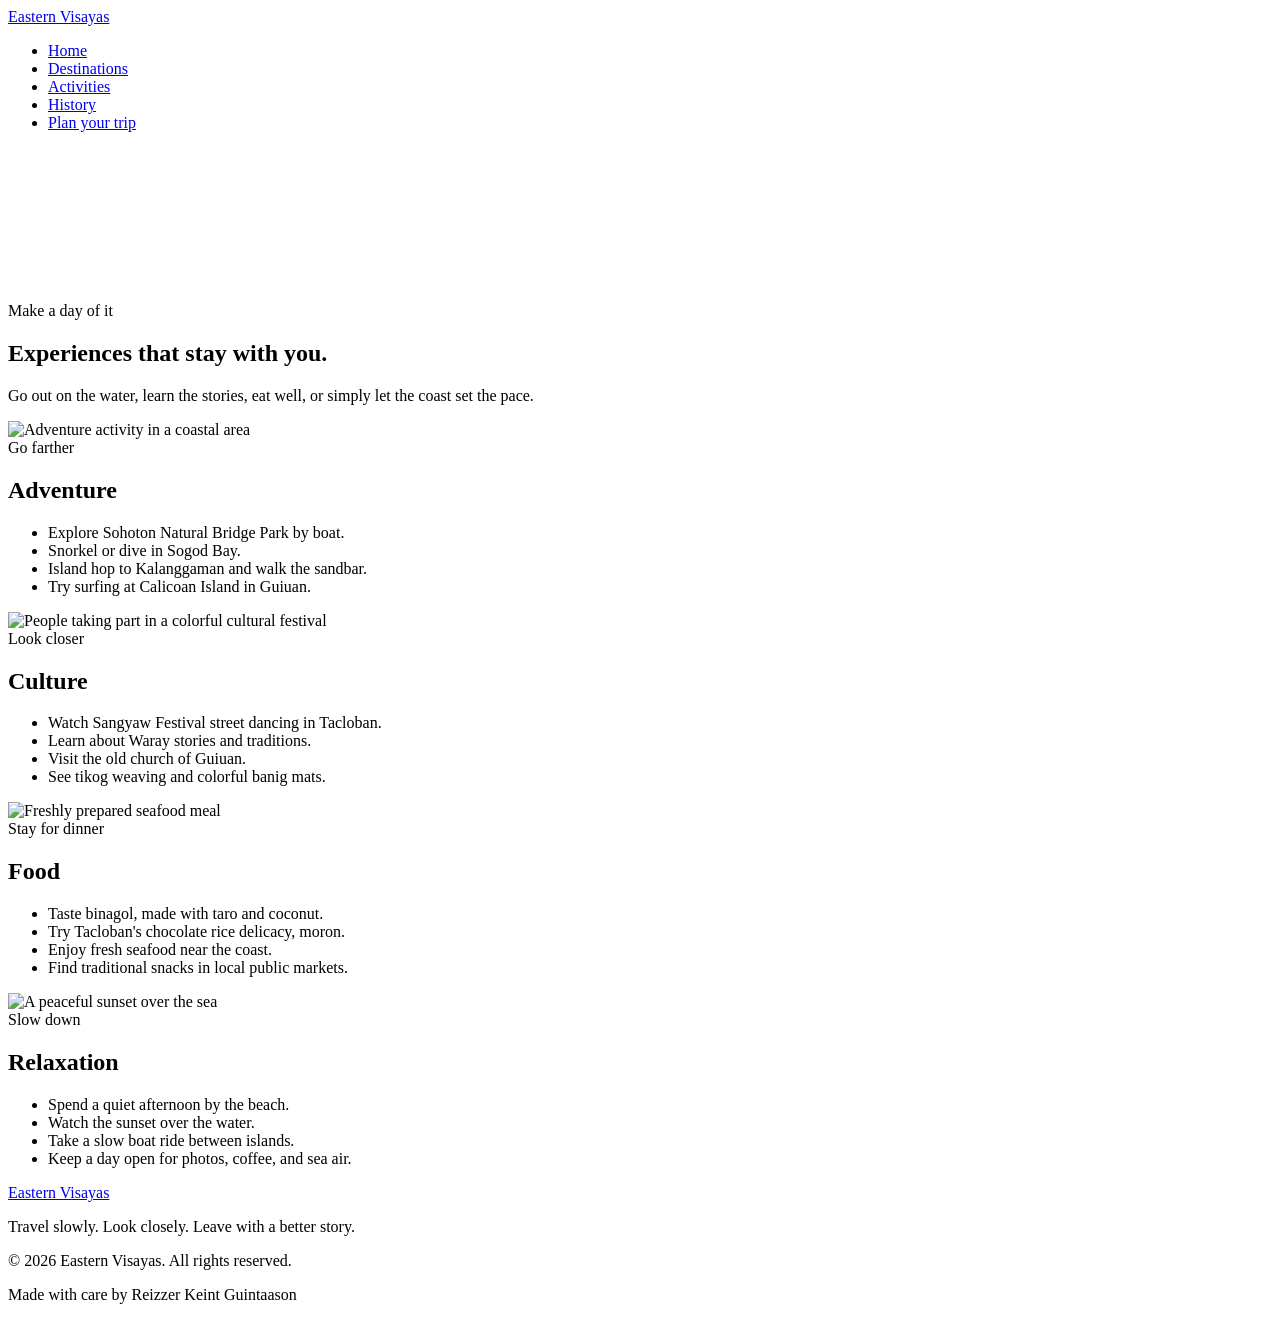
==== activities.html @ c5a07e3b "Add files via upload" ====
<!DOCTYPE html>
<html lang="en">
<head>
  <meta charset="UTF-8">
  <meta name="viewport" content="width=device-width, initial-scale=1.0">
  <title>Activities | Eastern Visayas</title>
  <link rel="stylesheet" href="css/style.css">
</head>
<body>
  <header class="site-header">
    <a class="site-brand" href="index.html">Eastern Visayas</a>
    <nav class="main-navigation" aria-label="Main navigation">
      <ul class="nav-list">
        <li><a href="index.html">Home</a></li>
        <li><a href="destinations.html">Destinations</a></li>
        <li><a href="activities.html" aria-current="page">Activities</a></li>
        <li><a href="history.html">History</a></li>
        <li><a href="plan-trip.html">Plan your trip</a></li>
      </ul>
    </nav>
  </header>

  <main>
    <section class="hero page-hero">
      <video class="hero-media" autoplay muted loop playsinline poster="Assets/Images/sogod-bay-whale-shark.jpg" aria-hidden="true">
        <source src="Assets/Videos/activities-banner.mp4" type="video/mp4">
      </video>
      <div class="hero-overlay"></div>
      <div class="hero-content content-shell">
        <span class="eyebrow">Make a day of it</span>
        <h1>Experiences that stay with you.</h1>
        <p class="hero-copy">Go out on the water, learn the stories, eat well, or simply let the coast set the pace.</p>
      </div>
    </section>

    <section class="section section-warm">
      <div class="content-shell activity-grid">
        <article class="activity-feature">
          <img src="Assets/Images/adventure-activity.jpg" alt="Adventure activity in a coastal area" loading="lazy">
          <div>
            <span class="eyebrow">Go farther</span>
            <h2>Adventure</h2>
            <ul>
              <li>Explore Sohoton Natural Bridge Park by boat.</li>
              <li>Snorkel or dive in Sogod Bay.</li>
              <li>Island hop to Kalanggaman and walk the sandbar.</li>
              <li>Try surfing at Calicoan Island in Guiuan.</li>
            </ul>
          </div>
        </article>
        
        <article class="activity-feature">
          <img src="Assets/Images/culture-festival.jpg" alt="People taking part in a colorful cultural festival" loading="lazy">
          <div>
            <span class="eyebrow">Look closer</span>
            <h2>Culture</h2>
            <ul>
              <li>Watch Sangyaw Festival street dancing in Tacloban.</li>
              <li>Learn about Waray stories and traditions.</li>
              <li>Visit the old church of Guiuan.</li>
              <li>See tikog weaving and colorful banig mats.</li>
            </ul>
          </div>
        </article>
        
        <article class="activity-feature">
          <img src="Assets/Images/seafood-feast.jpg" alt="Freshly prepared seafood meal" loading="lazy">
          <div>
            <span class="eyebrow">Stay for dinner</span>
            <h2>Food</h2>
            <ul>
              <li>Taste binagol, made with taro and coconut.</li>
              <li>Try Tacloban's chocolate rice delicacy, moron.</li>
              <li>Enjoy fresh seafood near the coast.</li>
              <li>Find traditional snacks in local public markets.</li>
            </ul>
          </div>
        </article>
        
        <article class="activity-feature">
          <img src="Assets/Images/relaxation-sunset.jpg" alt="A peaceful sunset over the sea" loading="lazy">
          <div>
            <span class="eyebrow">Slow down</span>
            <h2>Relaxation</h2>
            <ul>
              <li>Spend a quiet afternoon by the beach.</li>
              <li>Watch the sunset over the water.</li>
              <li>Take a slow boat ride between islands.</li>
              <li>Keep a day open for photos, coffee, and sea air.</li>
            </ul>
          </div>
        </article>
      </div>
    </section>
  </main>

  <footer class="site-footer">
    <div class="content-shell footer-grid">
      <div>
        <a class="site-brand" href="index.html">Eastern Visayas</a>
        <p>Travel slowly. Look closely. Leave with a better story.</p>
      </div>
      <div class="footer-meta">
        <p>© 2026 Eastern Visayas. All rights reserved.</p>
        <p>Made with care by Reizzer Keint Guintaason</p>
      </div>
    </div>
  </footer>
</body>
</html>
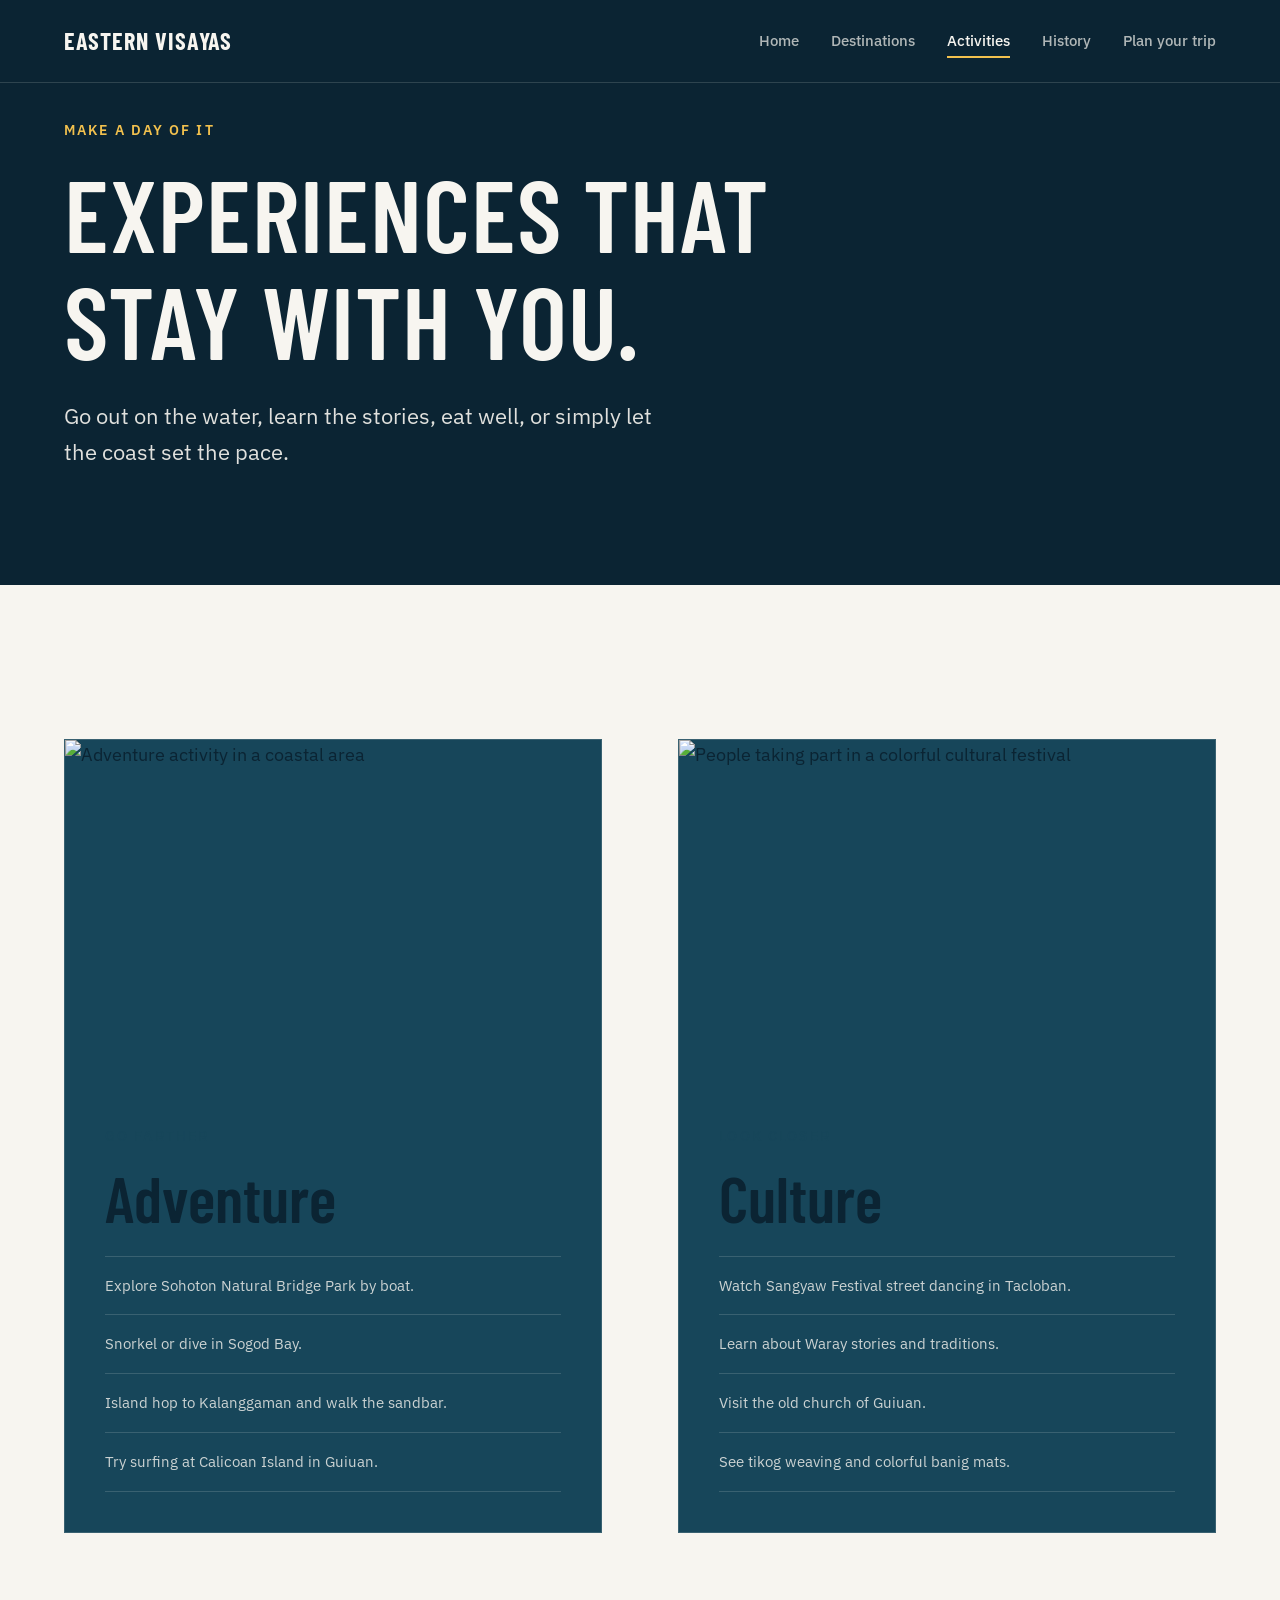
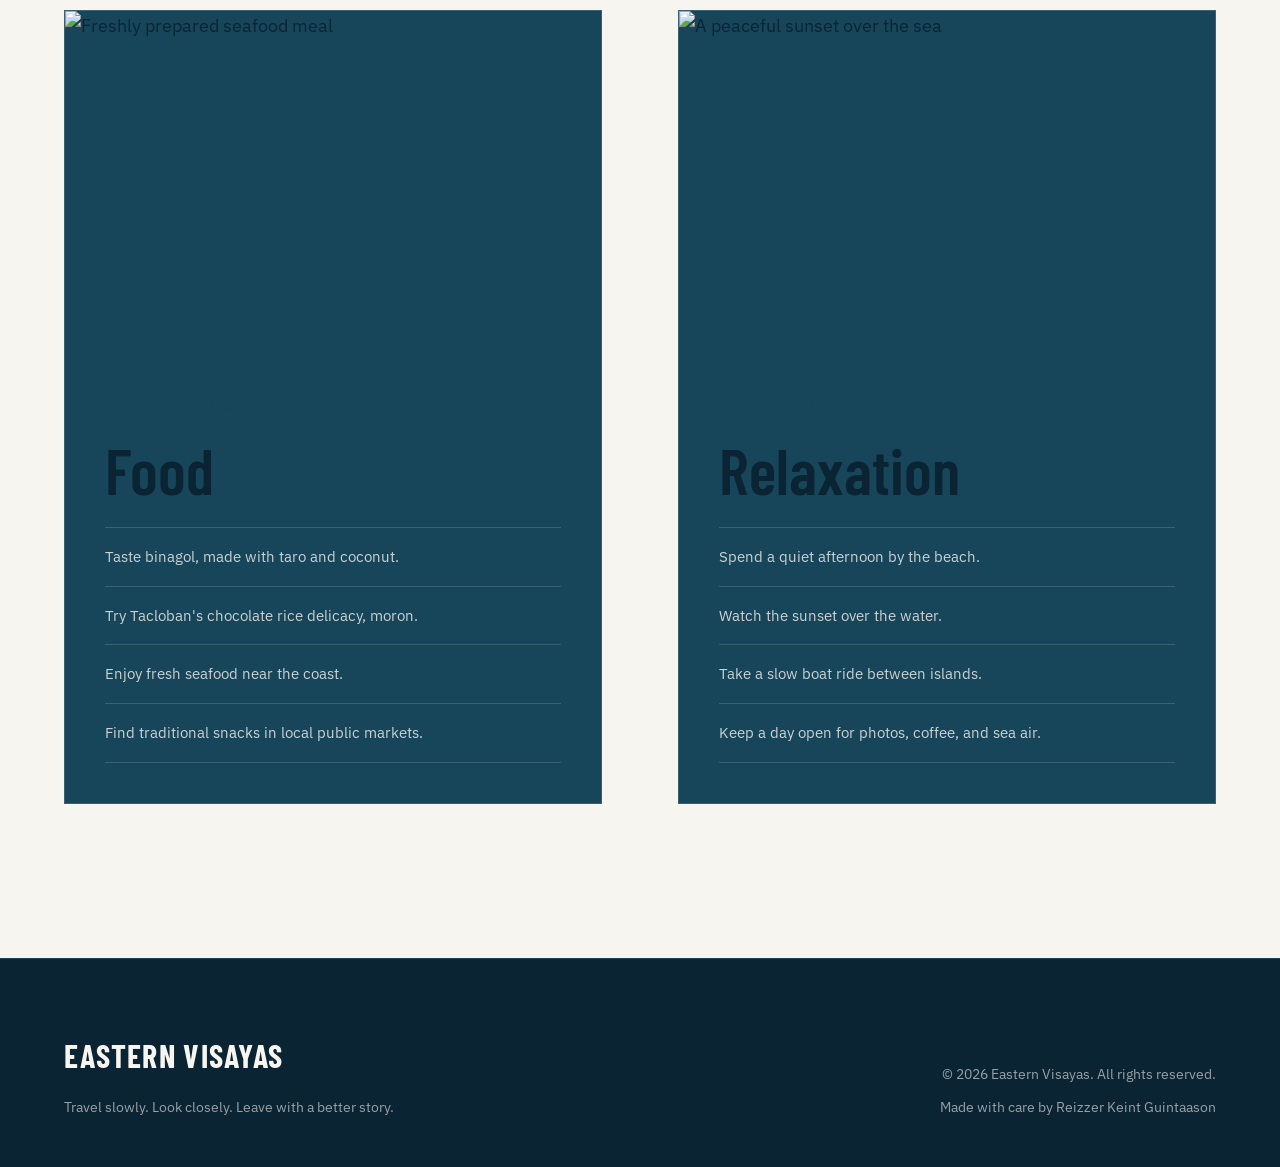
==== commit 97834c3c: "Fix stylesheet link in activities.html" ====
--- a/activities.html
+++ b/activities.html
@@ -4,7 +4,7 @@
   <meta charset="UTF-8">
   <meta name="viewport" content="width=device-width, initial-scale=1.0">
   <title>Activities | Eastern Visayas</title>
-  <link rel="stylesheet" href="css/style.css">
+  <link rel="stylesheet" href="style.css">
 </head>
 <body>
   <header class="site-header">
@@ -107,4 +107,4 @@
     </div>
   </footer>
 </body>
-</html>+</html>
--- a/style.css
+++ b/style.css
@@ -0,0 +1,198 @@
+@import url("https://fonts.googleapis.com/css2?family=Barlow+Condensed:wght@400;500;600;700&family=IBM+Plex+Sans:wght@300;400;500;600&display=swap");
+
+:root {
+  --navy: #0B2433;
+  --ocean-blue: #17465A;
+  --cyan: #A9DCE5;
+  --gold: #F2C14E;
+  --off-white: #F7F5F0;
+  
+  --bg-dark: var(--navy);
+  --text-light: var(--off-white);
+  --bg-light: var(--off-white);
+  --text-dark: var(--navy);
+  
+  --line-light: rgba(247, 245, 240, 0.15);
+  --line-dark: rgba(11, 36, 51, 0.15);
+
+  --heading: "Barlow Condensed", Arial, sans-serif;
+  --body: "IBM Plex Sans", Arial, sans-serif;
+  --shell: 1240px;
+  --gutter: clamp(24px, 5vw, 80px);
+  
+  --ease: cubic-bezier(0.25, 1, 0.5, 1);
+  --transition-fast: 0.25s var(--ease);
+  --transition-slow: 0.6s var(--ease);
+}
+
+*, *::before, *::after { box-sizing: border-box; }
+html { scroll-behavior: smooth; scroll-padding-top: 90px; }
+body {
+  margin: 0; min-width: 320px; overflow-x: hidden;
+  background: var(--bg-dark); color: var(--text-light);
+  font: 400 1.125rem/1.7 var(--body); -webkit-font-smoothing: antialiased;
+}
+img, video { display: block; max-width: 100%; height: auto; }
+a { color: inherit; text-decoration-skip-ink: auto; }
+button, input, textarea { font: inherit; }
+.content-shell { width: min(var(--shell), calc(100% - (var(--gutter) * 2))); margin-inline: auto; }
+.narrow-copy { max-width: 760px; }
+
+h1, h2, h3 { font-family: var(--heading); font-weight: 600; line-height: 1.05; text-wrap: balance; margin: 0 0 24px; }
+h1 { font-size: clamp(3.5rem, 8vw, 7.5rem); letter-spacing: 0.01em; text-transform: uppercase; }
+h2 { font-size: clamp(2.5rem, 5vw, 4.5rem); }
+h3 { font-size: clamp(1.75rem, 3vw, 2.5rem); }
+p { margin: 0 0 24px; }
+.eyebrow { display: inline-block; margin: 0 0 16px; color: var(--gold); font-family: var(--body); font-size: 0.875rem; font-weight: 600; letter-spacing: 0.15em; text-transform: uppercase; }
+.section-warm .eyebrow { color: var(--ocean-blue); }
+
+.site-header { position: fixed; z-index: 100; top: 0; left: 0; width: 100%; display: flex; align-items: center; justify-content: space-between; padding: 24px var(--gutter); background: var(--navy); border-bottom: 1px solid var(--line-light); transition: padding var(--transition-fast); }
+.site-brand { color: var(--off-white); font: 700 1.5rem/1 var(--heading); letter-spacing: 0.04em; text-transform: uppercase; text-decoration: none; }
+.nav-list { display: flex; gap: 32px; margin: 0; padding: 0; list-style: none; }
+.nav-list a { position: relative; display: block; padding: 4px 0; color: rgba(247, 245, 240, 0.7); font-family: var(--body); font-size: 0.95rem; font-weight: 500; text-decoration: none; transition: color var(--transition-fast); }
+.nav-list a::after { content: ""; position: absolute; bottom: 0; left: 0; width: 100%; height: 2px; background: var(--gold); transform: scaleX(0); transform-origin: right; transition: transform var(--transition-fast); }
+.nav-list a:hover, .nav-list a:focus-visible, .nav-list a[aria-current="page"] { color: var(--off-white); outline: none; }
+.nav-list a:hover::after, .nav-list a[aria-current="page"]::after { transform: scaleX(1); transform-origin: left; }
+
+.button { display: inline-flex; align-items: center; justify-content: center; min-height: 52px; padding: 0 32px; font-family: var(--body); font-size: 1rem; font-weight: 600; letter-spacing: 0.05em; text-decoration: none; border-radius: 2px; transition: background var(--transition-fast), transform var(--transition-fast); }
+.button-primary { background: var(--gold); color: var(--navy); border: 2px solid var(--gold); }
+.button-primary:hover, .button-primary:focus-visible { background: transparent; color: var(--gold); transform: translateY(-2px); }
+.button-secondary { background: transparent; color: var(--off-white); border: 2px solid var(--off-white); }
+.button-secondary:hover, .button-secondary:focus-visible { background: var(--off-white); color: var(--navy); transform: translateY(-2px); }
+.text-link { display: inline-flex; align-items: center; gap: 8px; color: var(--gold); font-weight: 600; text-decoration: none; padding-bottom: 4px; border-bottom: 1px solid transparent; transition: all var(--transition-fast); }
+.text-link::after { content: "→"; transition: transform var(--transition-fast); }
+.text-link:hover, .text-link:focus-visible { border-bottom-color: var(--gold); }
+.text-link:hover::after { transform: translateX(4px); }
+.section-warm .text-link { color: var(--ocean-blue); }
+.section-warm .text-link:hover { border-bottom-color: var(--ocean-blue); }
+
+@keyframes textMaskReveal { 0% { opacity: 0; clip-path: polygon(0 100%, 100% 100%, 100% 100%, 0 100%); transform: translateY(40px); } 100% { opacity: 1; clip-path: polygon(0 -20%, 100% -20%, 100% 120%, 0 120%); transform: translateY(0); } }
+@keyframes fadeUp { 0% { opacity: 0; transform: translateY(20px); } 100% { opacity: 1; transform: translateY(0); } }
+
+.hero { position: relative; isolation: isolate; min-height: 90svh; display: grid; align-items: end; overflow: hidden; padding-top: 100px; }
+.page-hero { min-height: 65svh; }
+.hero-media { position: absolute; z-index: -2; inset: 0; width: 100%; height: 100%; object-fit: cover; }
+.hero-overlay { position: absolute; z-index: -1; inset: 0; background: linear-gradient(0deg, var(--navy) 0%, rgba(11, 36, 51, 0.4) 60%, rgba(11, 36, 51, 0.7) 100%); }
+.hero-content { padding-bottom: clamp(60px, 10vh, 120px); }
+.hero-copy { max-width: 600px; margin-top: 24px; color: rgba(247, 245, 240, 0.9); font-size: clamp(1.125rem, 2vw, 1.35rem); }
+.hero-content .eyebrow { animation: textMaskReveal 0.8s cubic-bezier(0.16, 1, 0.3, 1) 0.2s both; }
+.hero-content h1 { animation: textMaskReveal 1s cubic-bezier(0.16, 1, 0.3, 1) 0.4s both; }
+.hero-content .hero-copy { animation: fadeUp 1s cubic-bezier(0.16, 1, 0.3, 1) 0.6s both; }
+.hero-content .button { animation: fadeUp 1s cubic-bezier(0.16, 1, 0.3, 1) 0.8s both; }
+
+.section { position: relative; padding: clamp(80px, 12vw, 160px) 0; }
+.section-warm { background: var(--bg-light); color: var(--text-dark); }
+.section-warm h1, .section-warm h2, .section-warm h3 { color: var(--text-dark); }
+.two-column { display: grid; grid-template-columns: 1fr 1fr; gap: clamp(48px, 8vw, 100px); align-items: center; }
+.explore-grid { grid-template-columns: 5fr 7fr; }
+.about-grid { grid-template-columns: 7fr 5fr; }
+
+.image-panel { margin: 0; position: relative; overflow: hidden; background: var(--ocean-blue); border-radius: 2px; }
+.image-panel img { width: 100%; height: 100%; object-fit: cover; transition: transform 1.2s cubic-bezier(0.25, 1, 0.5, 1); }
+.image-panel:hover img { transform: scale(1.04); }
+.image-panel-tall { min-height: 560px; }
+.image-panel-wide { min-height: 480px; }
+.image-panel figcaption { position: absolute; bottom: 0; left: 0; width: 100%; padding: 24px; color: var(--off-white); background: linear-gradient(0deg, rgba(11, 36, 51, 0.9), transparent); font-size: 0.9rem; }
+.section-heading-row { display: flex; align-items: flex-end; justify-content: space-between; gap: 40px; margin-bottom: 64px; }
+.section-heading-row > div { max-width: 700px; }
+.section-heading-row > p { max-width: 400px; margin: 0; color: rgba(247, 245, 240, 0.7); }
+
+.photo-gallery { display: grid; grid-template-columns: repeat(4, 1fr); gap: 24px; }
+.gallery-tile { position: relative; min-height: 320px; overflow: hidden; color: var(--off-white); text-decoration: none; background: var(--ocean-blue); border-radius: 2px; }
+.photo-gallery .gallery-tile:nth-child(1) { grid-column: 1 / 3; grid-row: 1 / 3; min-height: 100%; }
+.photo-gallery .gallery-tile:nth-child(2) { grid-column: 3 / 5; }
+.photo-gallery .gallery-tile:nth-child(3) { grid-column: 3 / 4; }
+.photo-gallery .gallery-tile:nth-child(4) { grid-column: 4 / 5; }
+.photo-gallery .gallery-tile:nth-child(5) { grid-column: 1 / 3; }
+.photo-gallery .gallery-tile:nth-child(6) { grid-column: 3 / 5; }
+.gallery-tile img { width: 100%; height: 100%; object-fit: cover; transition: transform var(--transition-slow); }
+.gallery-tile::after { content: ""; position: absolute; inset: 0; background: linear-gradient(0deg, var(--navy), transparent 60%); opacity: 0.8; transition: opacity var(--transition-fast); }
+.gallery-tile span { position: absolute; z-index: 1; bottom: 32px; left: 32px; font: 500 2rem/1 var(--heading); text-transform: uppercase; transition: color var(--transition-fast); }
+.gallery-tile:hover img, .gallery-tile:focus-visible img { transform: scale(1.05); }
+.gallery-tile:hover::after { opacity: 0.95; }
+.gallery-tile:hover span, .gallery-tile:focus-visible span { color: var(--gold); }
+.gallery-tile:focus-visible { outline: 3px solid var(--cyan); outline-offset: 4px; }
+
+.destination-list .content-shell { display: flex; flex-direction: column; gap: clamp(80px, 12vw, 140px); }
+.destination-feature { display: grid; grid-template-columns: 6fr 5fr; align-items: center; gap: 40px; }
+.destination-feature.reverse { grid-template-columns: 5fr 6fr; }
+.destination-feature img { width: 100%; height: 520px; object-fit: cover; box-shadow: 0 20px 40px rgba(0,0,0,0.3); }
+.destination-feature.reverse img { order: 2; }
+.destination-copy { padding: 48px; background: var(--ocean-blue); border-left: 4px solid var(--gold); }
+.destination-feature.reverse .destination-copy { border-left: none; border-right: 4px solid var(--gold); }
+.destination-copy p:not(.eyebrow) { color: rgba(247, 245, 240, 0.8); }
+
+.activity-grid { display: grid; grid-template-columns: repeat(2, 1fr); gap: clamp(40px, 6vw, 80px); }
+.activity-feature { display: flex; flex-direction: column; background: var(--ocean-blue); border: 1px solid var(--line-light); transition: transform 0.4s cubic-bezier(0.16, 1, 0.3, 1), box-shadow 0.4s ease; }
+.activity-feature:hover { transform: translateY(-8px); box-shadow: 0 20px 40px rgba(0, 0, 0, 0.4); border-color: var(--cyan); }
+.activity-feature img { width: 100%; height: 340px; object-fit: cover; }
+.activity-feature > div { padding: 40px; }
+.activity-feature ul { list-style: none; padding: 0; margin: 0; border-top: 1px solid var(--line-light); }
+.activity-feature li { padding: 16px 0; border-bottom: 1px solid var(--line-light); color: rgba(247, 245, 240, 0.8); font-size: 0.95rem; }
+
+/* REVERTED CLEAN HISTORY */
+.history-page { padding: clamp(60px, 8vw, 100px) 0; }
+.history-opening { max-width: 800px; margin-bottom: 80px; }
+.archive-route { position: relative; display: grid; gap: 80px; padding-left: clamp(40px, 8vw, 120px); }
+.archive-route-line { position: absolute; top: 0; bottom: 0; left: 20px; width: 2px; background: var(--ocean-blue); }
+.archive-entry { position: relative; display: grid; grid-template-columns: minmax(0, 1fr); gap: 24px; }
+.archive-marker { position: sticky; top: 120px; z-index: 10; width: 20px; height: 20px; background: var(--navy); border: 4px solid var(--gold); border-radius: 50%; margin-left: calc(-1 * clamp(40px, 8vw, 120px) + 11px); }
+.archive-marker strong { position: absolute; top: -8px; left: 40px; color: var(--gold); font-family: var(--heading); font-size: 2.5rem; line-height: 1; text-shadow: 0 4px 12px rgba(11, 36, 51, 0.5); }
+.archive-entry-content { max-width: 760px; padding-top: 40px; }
+.archive-type { color: var(--cyan); font-size: 0.85rem; font-weight: 600; text-transform: uppercase; letter-spacing: 0.1em; margin-bottom: 16px; }
+.archive-image { width: 100%; height: 420px; object-fit: cover; margin: 32px 0; border-bottom: 4px solid var(--ocean-blue); }
+.archive-note { background: var(--ocean-blue); padding: 32px; margin-top: 32px; border-left: 4px solid var(--cyan); }
+.archive-note span { display: block; color: var(--cyan); font-size: 0.85rem; font-weight: 600; text-transform: uppercase; margin-bottom: 8px; }
+.archive-note p { margin: 0; font-size: 1.25rem; font-weight: 500; }
+
+.trip-opening { text-align: center; max-width: 760px; margin: 0 auto; padding: clamp(80px, 12vw, 140px) 0; }
+.trip-itinerary-section { padding-bottom: clamp(80px, 12vw, 140px); }
+.table-wrapper { overflow-x: auto; }
+.itinerary-table { width: 100%; min-width: 760px; border-collapse: collapse; }
+.itinerary-table th, .itinerary-table td { padding: 32px 24px; text-align: left; vertical-align: top; border-bottom: 1px solid var(--line-light); }
+.itinerary-table thead th { color: var(--cyan); font-family: var(--body); font-size: 0.9rem; text-transform: uppercase; letter-spacing: 0.1em; border-bottom: 2px solid var(--ocean-blue); }
+.itinerary-table tbody th { color: var(--gold); font-family: var(--heading); font-size: 2rem; font-weight: 500; width: 15%; }
+.itinerary-table td { color: rgba(247, 245, 240, 0.85); width: 28%; }
+.trip-form-section { background: var(--ocean-blue); padding: clamp(60px, 8vw, 100px); }
+.trip-form-intro { margin-bottom: 48px; }
+.contact-form { display: grid; grid-template-columns: 1fr 1fr; gap: 32px; }
+.form-group { display: flex; flex-direction: column; }
+.form-group-wide { grid-column: 1 / -1; }
+.form-label { color: var(--cyan); font-size: 0.875rem; font-weight: 600; text-transform: uppercase; letter-spacing: 0.05em; margin-bottom: 12px; }
+.form-input { width: 100%; padding: 16px; background: var(--navy); color: var(--off-white); border: 1px solid var(--line-light); border-radius: 2px; transition: border-color var(--transition-fast); }
+.form-input:focus { outline: none; border-color: var(--gold); box-shadow: 0 0 0 1px var(--gold); }
+.form-textarea { resize: vertical; min-height: 120px; }
+.form-button { justify-self: start; padding: 16px 40px; background: var(--gold); color: var(--navy); font-family: var(--body); font-weight: 600; font-size: 1rem; letter-spacing: 0.05em; border: none; cursor: pointer; transition: background var(--transition-fast), transform var(--transition-fast); }
+.form-button:hover, .form-button:focus-visible { background: var(--off-white); transform: translateY(-2px); }
+
+.site-footer { padding: 80px 0 40px; background: var(--navy); border-top: 1px solid var(--ocean-blue); }
+.footer-grid { display: flex; justify-content: space-between; align-items: flex-end; gap: 40px; }
+.site-footer .site-brand { display: inline-block; margin-bottom: 24px; font-size: 2rem; color: var(--off-white); }
+.site-footer p { margin: 0 0 8px; color: rgba(247, 245, 240, 0.6); font-size: 0.9rem; }
+.footer-meta { text-align: right; }
+
+@media (max-width: 992px) {
+  .two-column, .explore-grid, .about-grid, .destination-feature, .destination-feature.reverse { grid-template-columns: 1fr; gap: 40px; }
+  .destination-feature.reverse img { order: 0; }
+  .image-panel-tall, .image-panel-wide { min-height: 400px; }
+  .destination-feature img { height: 400px; }
+  .photo-gallery { grid-template-columns: repeat(2, 1fr); }
+  .photo-gallery .gallery-tile:nth-child(1) { grid-column: 1 / 3; grid-row: auto; min-height: 400px; }
+  .photo-gallery .gallery-tile:nth-child(2) { grid-column: 1 / 3; }
+  .photo-gallery .gallery-tile:nth-child(3) { grid-column: 1 / 2; }
+  .photo-gallery .gallery-tile:nth-child(4) { grid-column: 2 / 3; }
+  .photo-gallery .gallery-tile:nth-child(5) { grid-column: 1 / 3; }
+  .photo-gallery .gallery-tile:nth-child(6) { grid-column: 1 / 3; }
+  .section-heading-row { flex-direction: column; align-items: flex-start; gap: 24px; }
+}
+
+@media (max-width: 768px) {
+  .site-header { flex-direction: column; align-items: flex-start; padding: 20px var(--gutter); gap: 16px; }
+  .nav-list { width: 100%; overflow-x: auto; padding-bottom: 8px; gap: 24px; }
+  .activity-grid { grid-template-columns: 1fr; }
+  .archive-route { padding-left: 60px; }
+  .archive-marker { left: -49px; }
+  .contact-form { grid-template-columns: 1fr; }
+  .footer-grid { flex-direction: column; align-items: flex-start; }
+  .footer-meta { text-align: left; }
+}
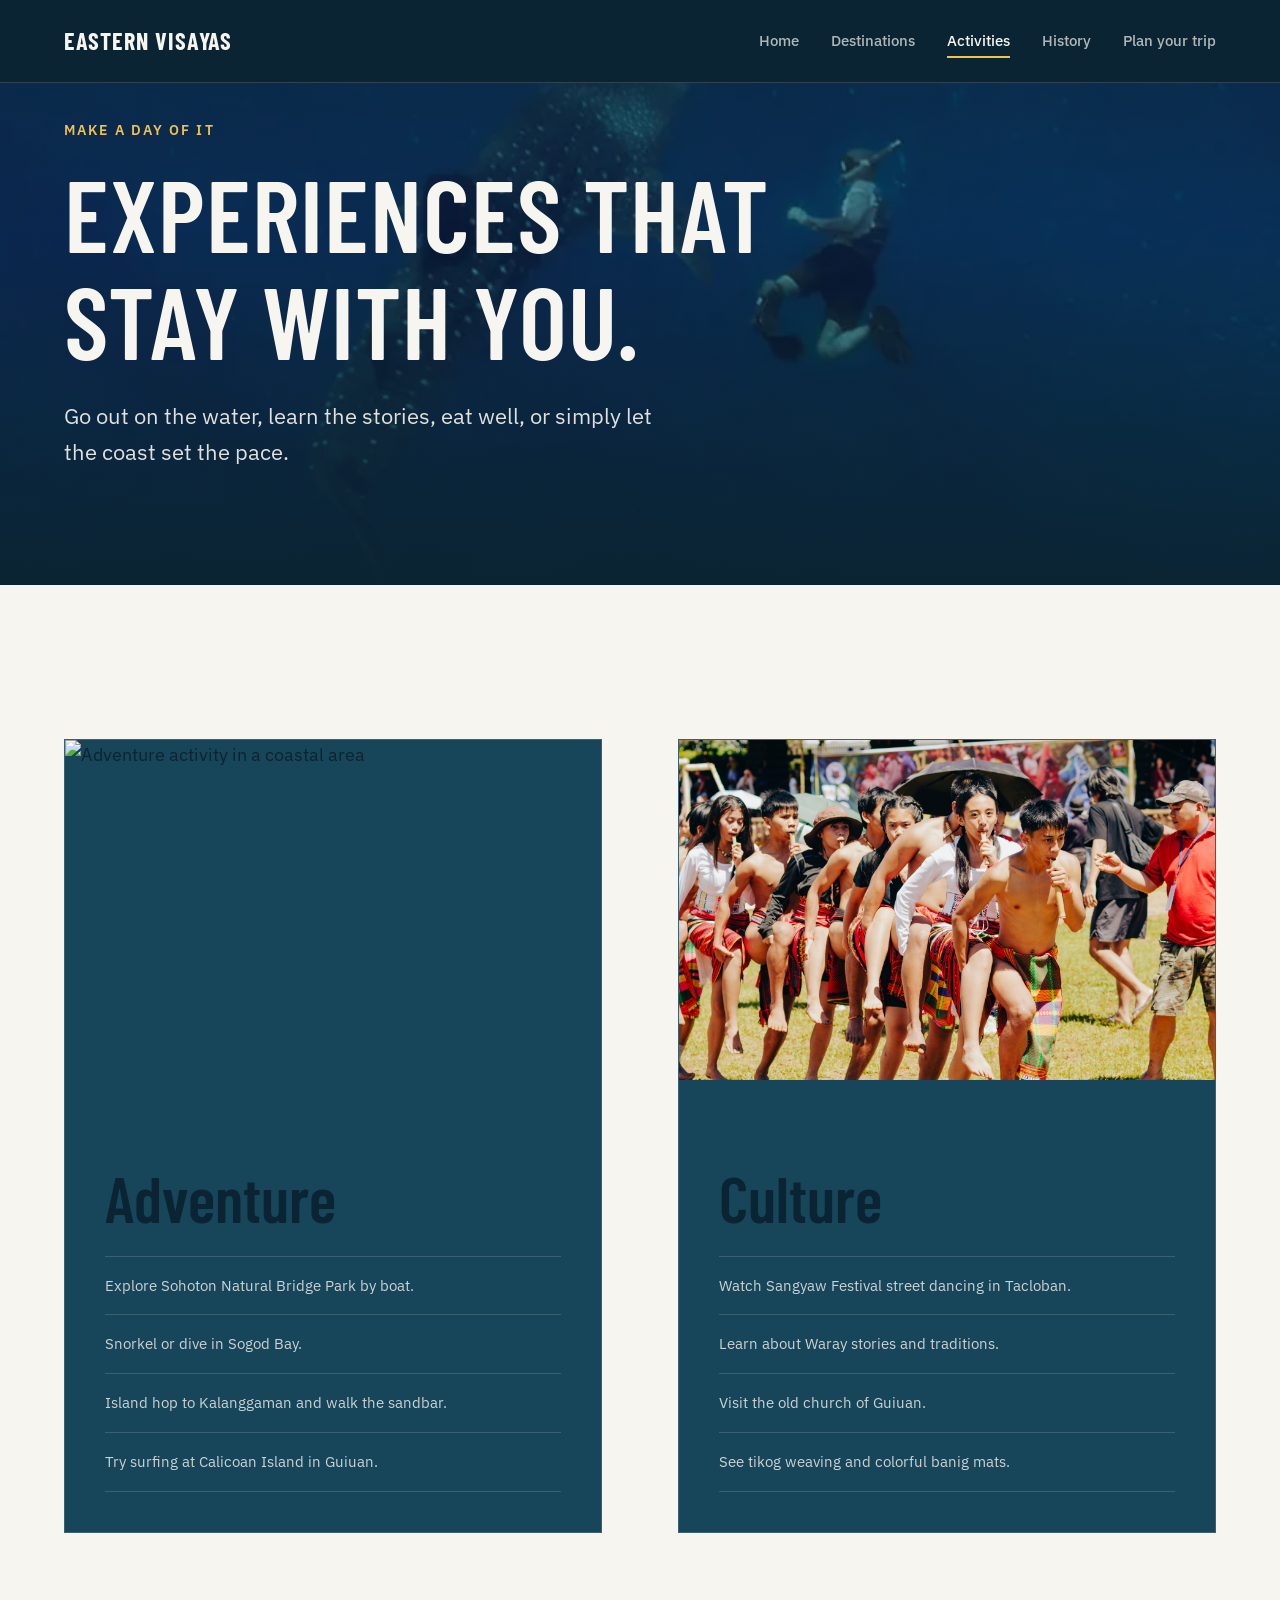
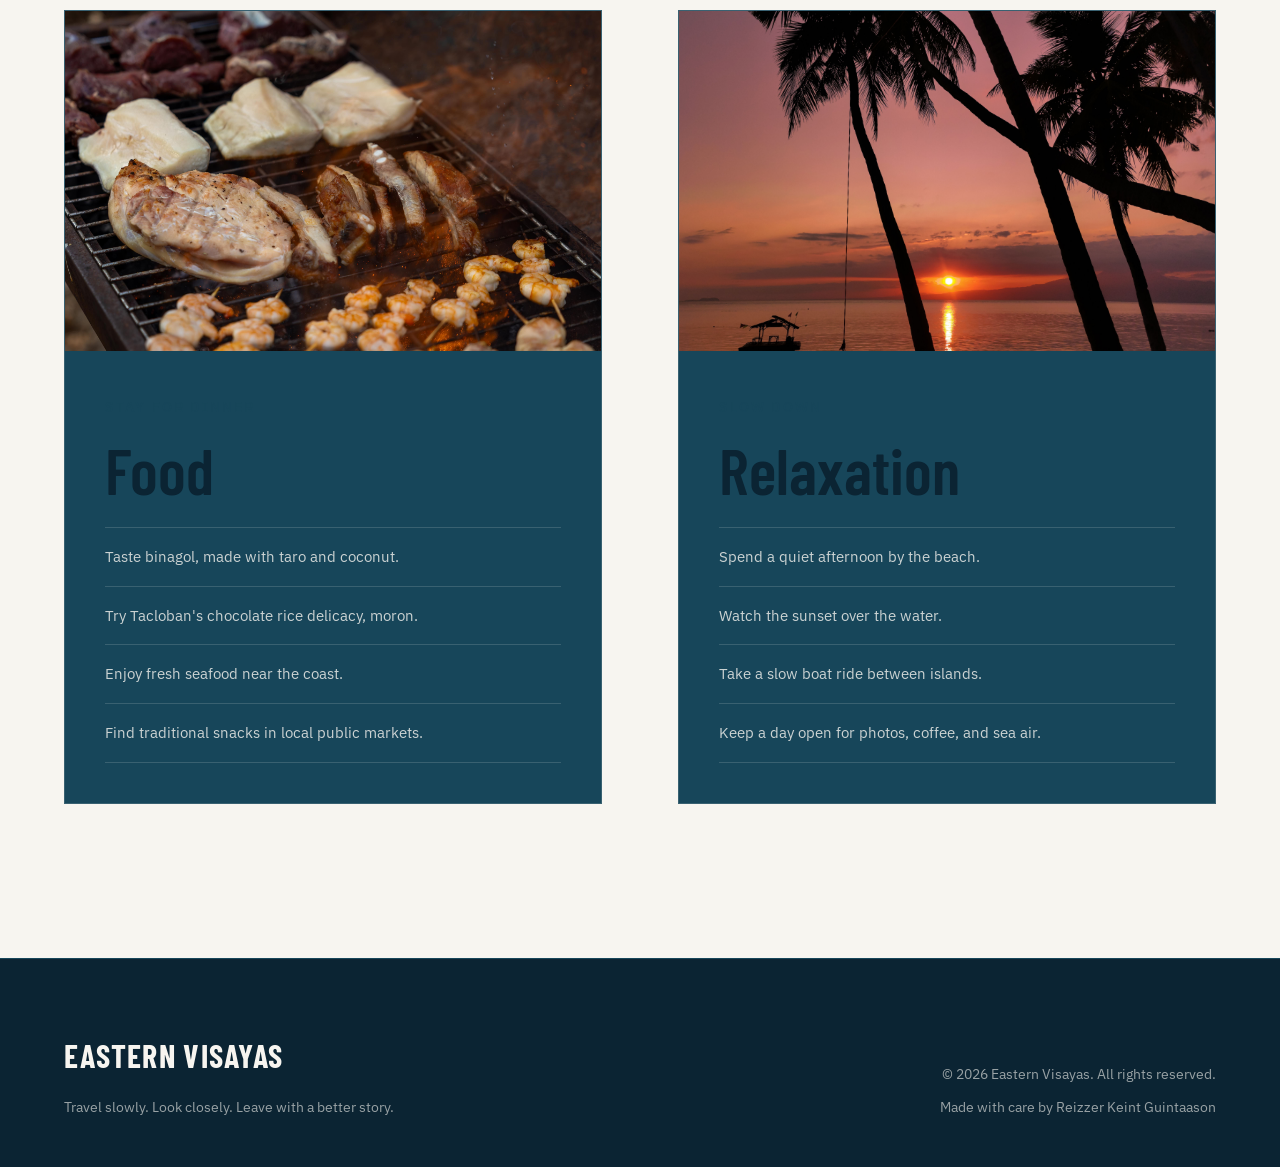
==== commit d5ed8a6b: "Update image sources in activities.html" ====
--- a/activities.html
+++ b/activities.html
@@ -22,8 +22,8 @@
 
   <main>
     <section class="hero page-hero">
-      <video class="hero-media" autoplay muted loop playsinline poster="Assets/Images/sogod-bay-whale-shark.jpg" aria-hidden="true">
-        <source src="Assets/Videos/activities-banner.mp4" type="video/mp4">
+      <video class="hero-media" autoplay muted loop playsinline poster="sogod-bay-whale-shark.jpg" aria-hidden="true">
+        <source src="trip-banner.mp4" type="video/mp4">
       </video>
       <div class="hero-overlay"></div>
       <div class="hero-content content-shell">
@@ -36,7 +36,7 @@
     <section class="section section-warm">
       <div class="content-shell activity-grid">
         <article class="activity-feature">
-          <img src="Assets/Images/adventure-activity.jpg" alt="Adventure activity in a coastal area" loading="lazy">
+          <img src="adventure-activity.jpg" alt="Adventure activity in a coastal area" loading="lazy">
           <div>
             <span class="eyebrow">Go farther</span>
             <h2>Adventure</h2>
@@ -50,7 +50,7 @@
         </article>
         
         <article class="activity-feature">
-          <img src="Assets/Images/culture-festival.jpg" alt="People taking part in a colorful cultural festival" loading="lazy">
+          <img src="culture-festival.jpg" alt="People taking part in a colorful cultural festival" loading="lazy">
           <div>
             <span class="eyebrow">Look closer</span>
             <h2>Culture</h2>
@@ -64,7 +64,7 @@
         </article>
         
         <article class="activity-feature">
-          <img src="Assets/Images/seafood-feast.jpg" alt="Freshly prepared seafood meal" loading="lazy">
+          <img src="seafood-feast.jpg" alt="Freshly prepared seafood meal" loading="lazy">
           <div>
             <span class="eyebrow">Stay for dinner</span>
             <h2>Food</h2>
@@ -78,7 +78,7 @@
         </article>
         
         <article class="activity-feature">
-          <img src="Assets/Images/relaxation-sunset.jpg" alt="A peaceful sunset over the sea" loading="lazy">
+          <img src="relaxation-sunset.jpg" alt="A peaceful sunset over the sea" loading="lazy">
           <div>
             <span class="eyebrow">Slow down</span>
             <h2>Relaxation</h2>
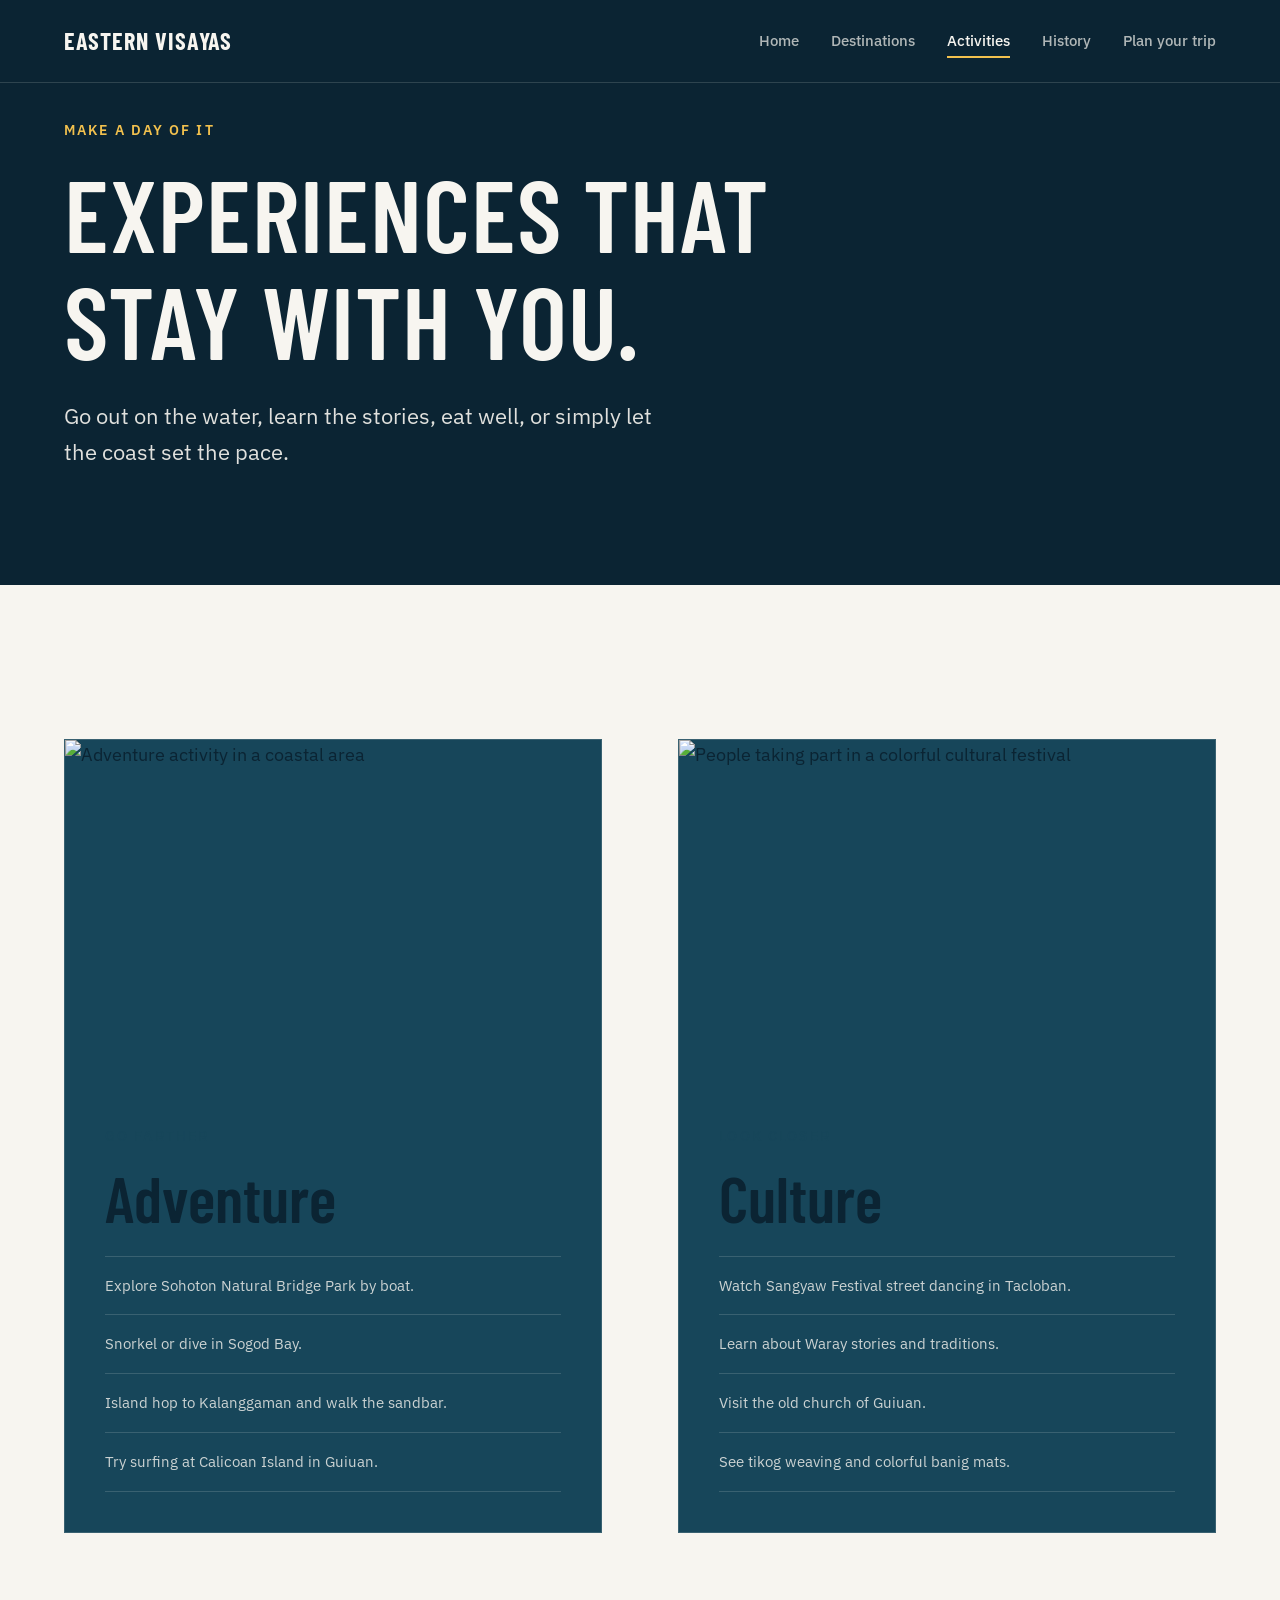
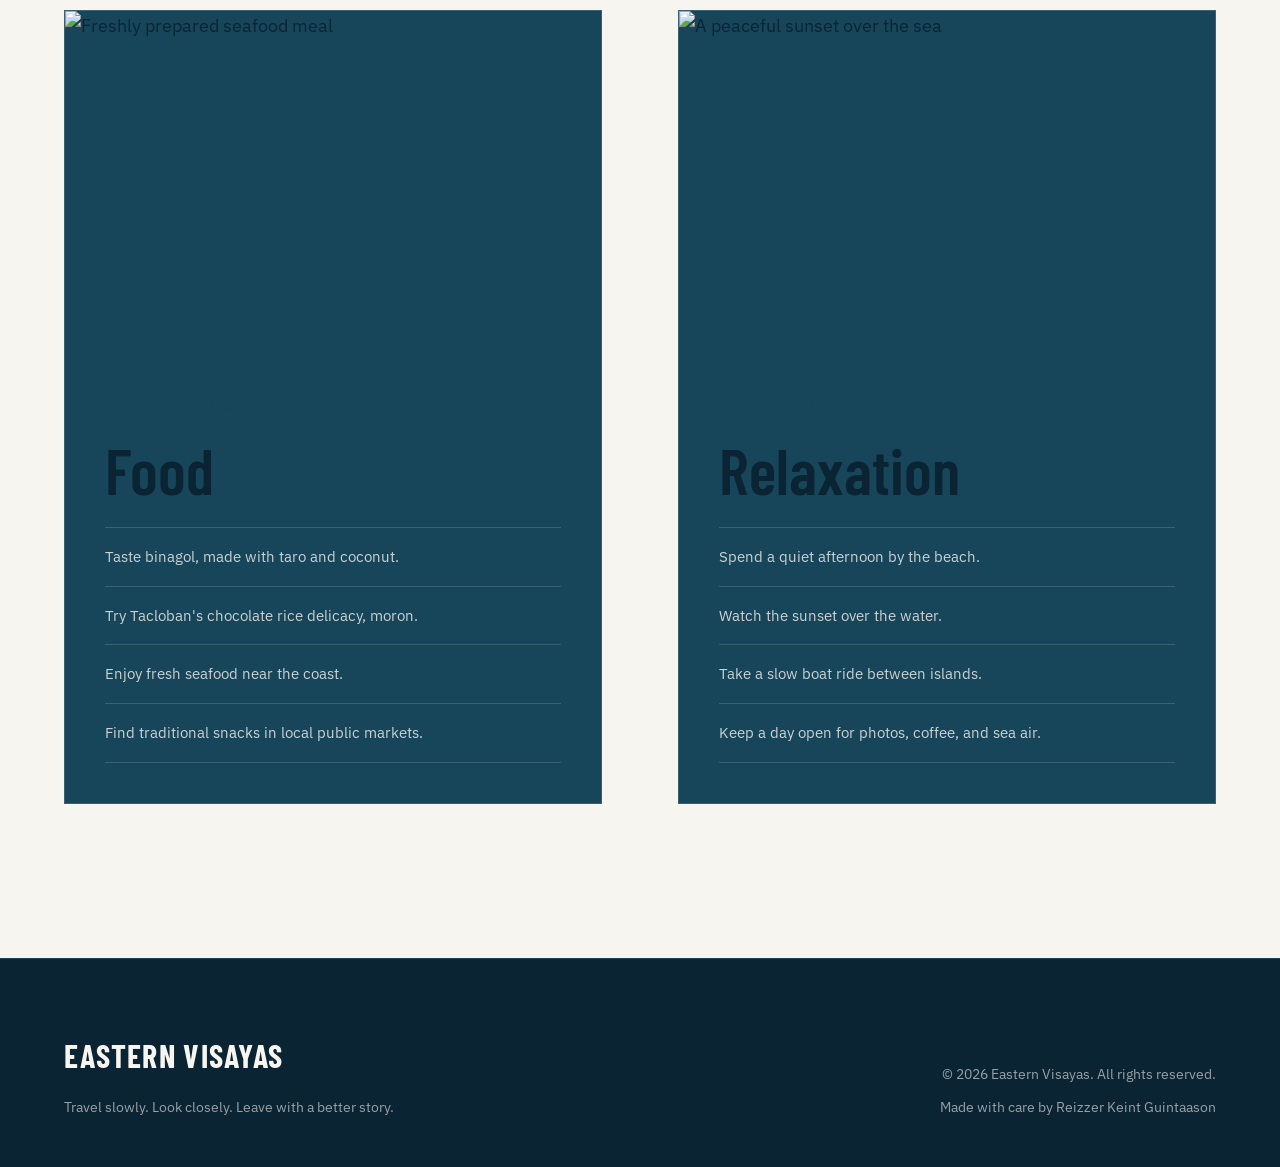
==== commit b15b5852: "Fix stylesheet link in activities.html" ====
--- a/activities.html
+++ b/activities.html
@@ -22,8 +22,8 @@
 
   <main>
     <section class="hero page-hero">
-      <video class="hero-media" autoplay muted loop playsinline poster="sogod-bay-whale-shark.jpg" aria-hidden="true">
-        <source src="trip-banner.mp4" type="video/mp4">
+      <video class="hero-media" autoplay muted loop playsinline poster="Assets/Images/sogod-bay-whale-shark.jpg" aria-hidden="true">
+        <source src="Assets/Videos/activities-banner.mp4" type="video/mp4">
       </video>
       <div class="hero-overlay"></div>
       <div class="hero-content content-shell">
@@ -36,7 +36,7 @@
     <section class="section section-warm">
       <div class="content-shell activity-grid">
         <article class="activity-feature">
-          <img src="adventure-activity.jpg" alt="Adventure activity in a coastal area" loading="lazy">
+          <img src="Assets/Images/adventure-activity.jpg" alt="Adventure activity in a coastal area" loading="lazy">
           <div>
             <span class="eyebrow">Go farther</span>
             <h2>Adventure</h2>
@@ -50,7 +50,7 @@
         </article>
         
         <article class="activity-feature">
-          <img src="culture-festival.jpg" alt="People taking part in a colorful cultural festival" loading="lazy">
+          <img src="Assets/Images/culture-festival.jpg" alt="People taking part in a colorful cultural festival" loading="lazy">
           <div>
             <span class="eyebrow">Look closer</span>
             <h2>Culture</h2>
@@ -64,7 +64,7 @@
         </article>
         
         <article class="activity-feature">
-          <img src="seafood-feast.jpg" alt="Freshly prepared seafood meal" loading="lazy">
+          <img src="Assets/Images/seafood-feast.jpg" alt="Freshly prepared seafood meal" loading="lazy">
           <div>
             <span class="eyebrow">Stay for dinner</span>
             <h2>Food</h2>
@@ -78,7 +78,7 @@
         </article>
         
         <article class="activity-feature">
-          <img src="relaxation-sunset.jpg" alt="A peaceful sunset over the sea" loading="lazy">
+          <img src="Assets/Images/relaxation-sunset.jpg" alt="A peaceful sunset over the sea" loading="lazy">
           <div>
             <span class="eyebrow">Slow down</span>
             <h2>Relaxation</h2>
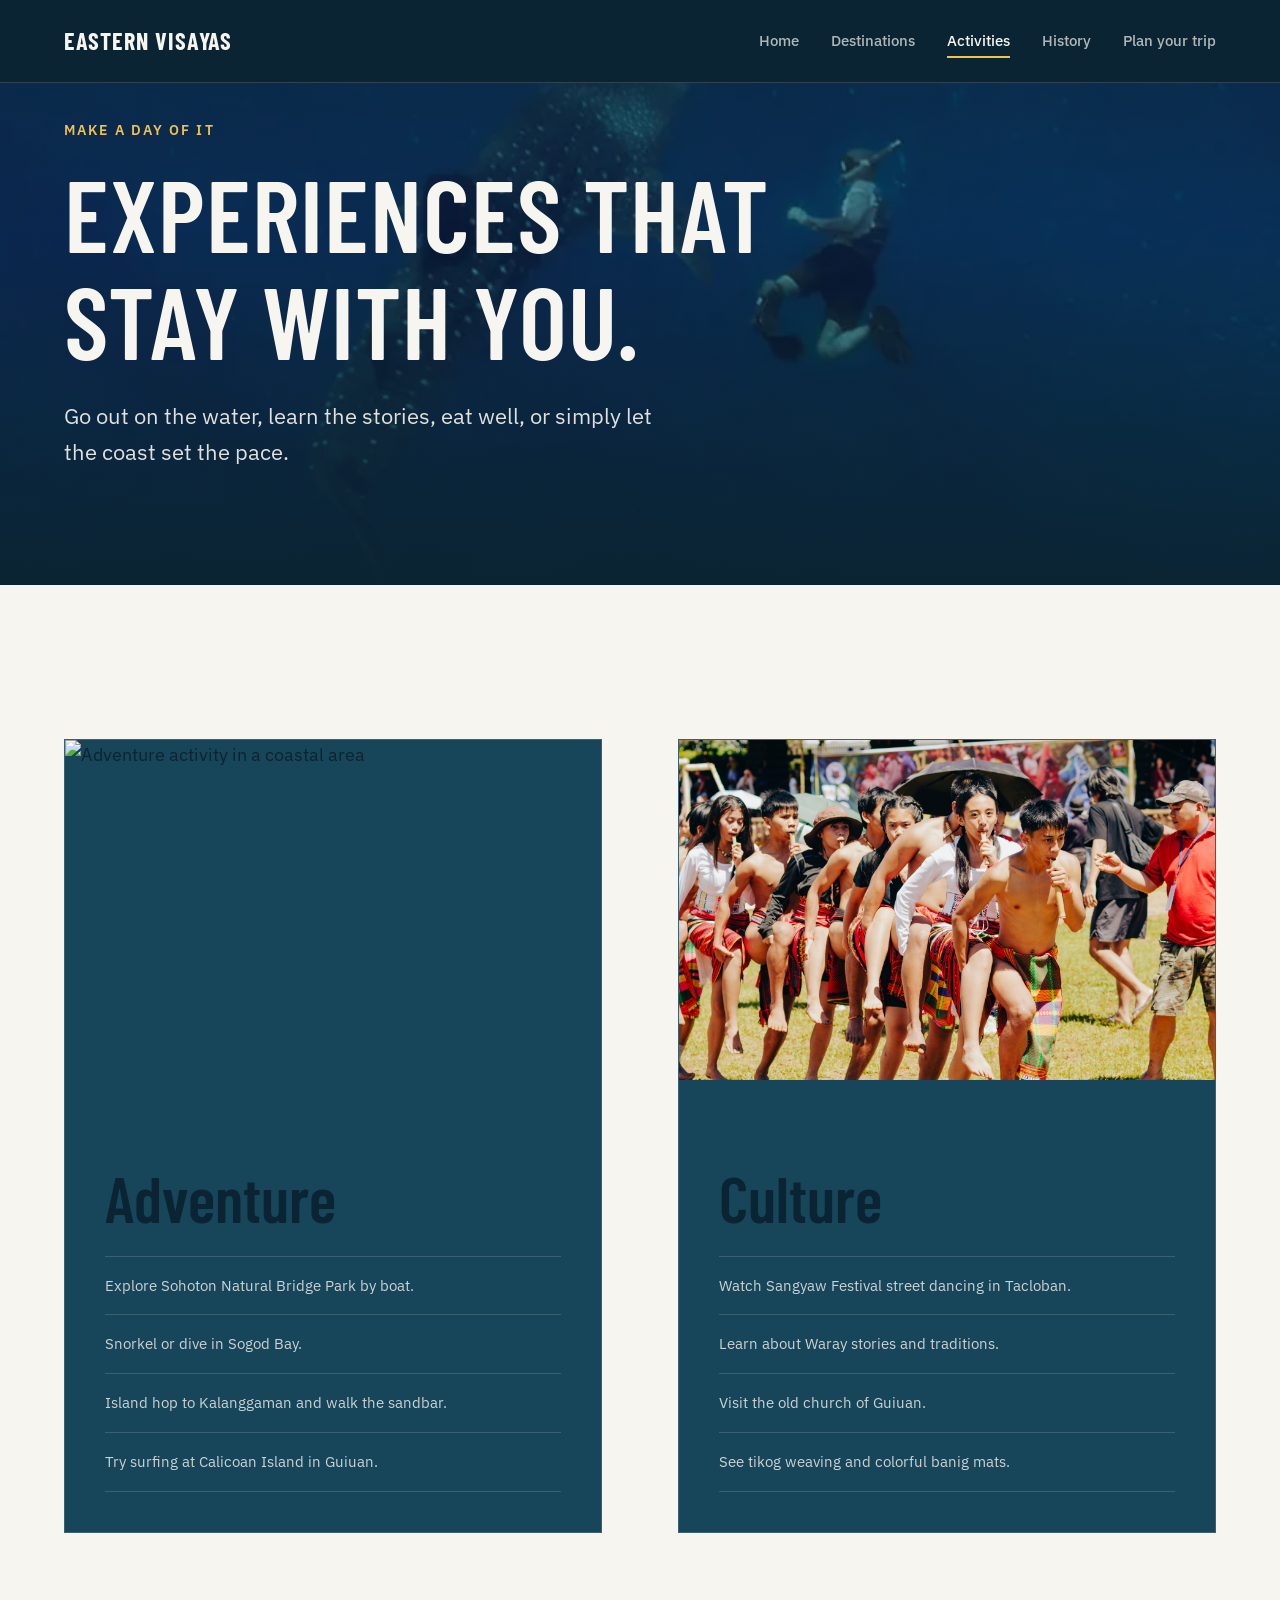
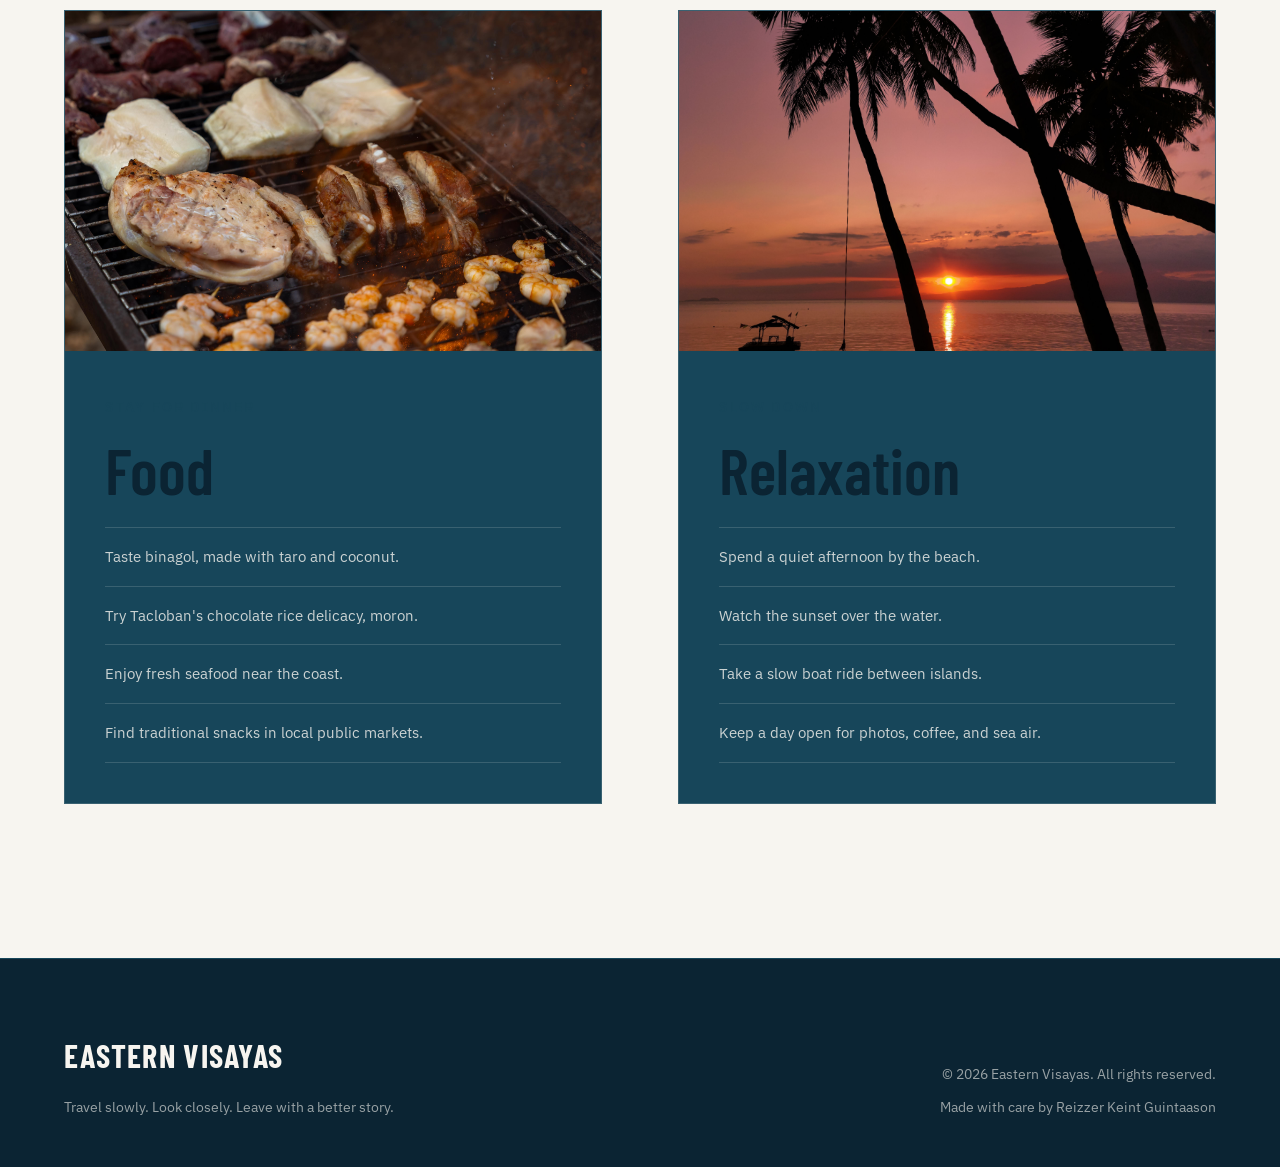
==== commit 9a153918: "Update image sources in activities.html" ====
--- a/activities.html
+++ b/activities.html
@@ -22,8 +22,8 @@
 
   <main>
     <section class="hero page-hero">
-      <video class="hero-media" autoplay muted loop playsinline poster="Assets/Images/sogod-bay-whale-shark.jpg" aria-hidden="true">
-        <source src="Assets/Videos/activities-banner.mp4" type="video/mp4">
+      <video class="hero-media" autoplay muted loop playsinline poster="sogod-bay-whale-shark.jpg" aria-hidden="true">
+        <source src="trip-banner.mp4" type="video/mp4">
       </video>
       <div class="hero-overlay"></div>
       <div class="hero-content content-shell">
@@ -36,7 +36,7 @@
     <section class="section section-warm">
       <div class="content-shell activity-grid">
         <article class="activity-feature">
-          <img src="Assets/Images/adventure-activity.jpg" alt="Adventure activity in a coastal area" loading="lazy">
+          <img src="adventure-activity.jpg" alt="Adventure activity in a coastal area" loading="lazy">
           <div>
             <span class="eyebrow">Go farther</span>
             <h2>Adventure</h2>
@@ -50,7 +50,7 @@
         </article>
         
         <article class="activity-feature">
-          <img src="Assets/Images/culture-festival.jpg" alt="People taking part in a colorful cultural festival" loading="lazy">
+          <img src="culture-festival.jpg" alt="People taking part in a colorful cultural festival" loading="lazy">
           <div>
             <span class="eyebrow">Look closer</span>
             <h2>Culture</h2>
@@ -64,7 +64,7 @@
         </article>
         
         <article class="activity-feature">
-          <img src="Assets/Images/seafood-feast.jpg" alt="Freshly prepared seafood meal" loading="lazy">
+          <img src="seafood-feast.jpg" alt="Freshly prepared seafood meal" loading="lazy">
           <div>
             <span class="eyebrow">Stay for dinner</span>
             <h2>Food</h2>
@@ -78,7 +78,7 @@
         </article>
         
         <article class="activity-feature">
-          <img src="Assets/Images/relaxation-sunset.jpg" alt="A peaceful sunset over the sea" loading="lazy">
+          <img src="relaxation-sunset.jpg" alt="A peaceful sunset over the sea" loading="lazy">
           <div>
             <span class="eyebrow">Slow down</span>
             <h2>Relaxation</h2>
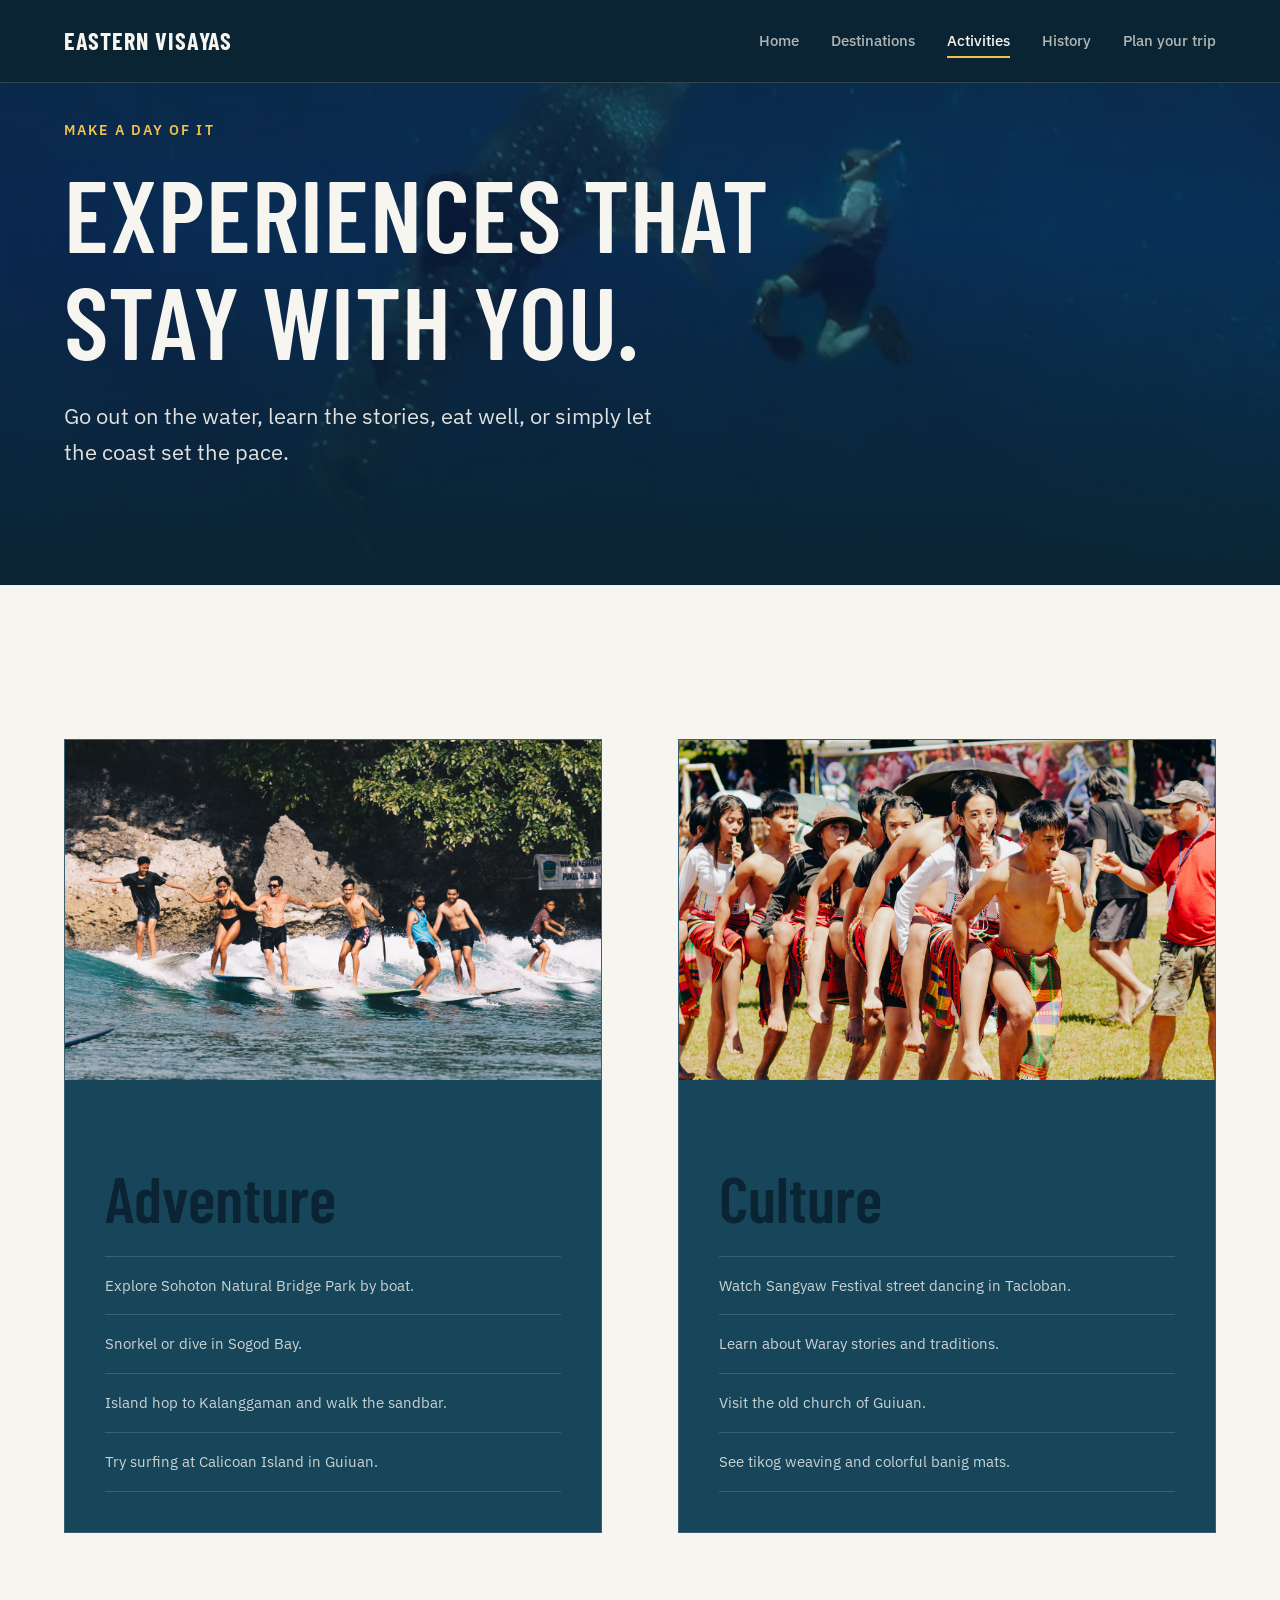
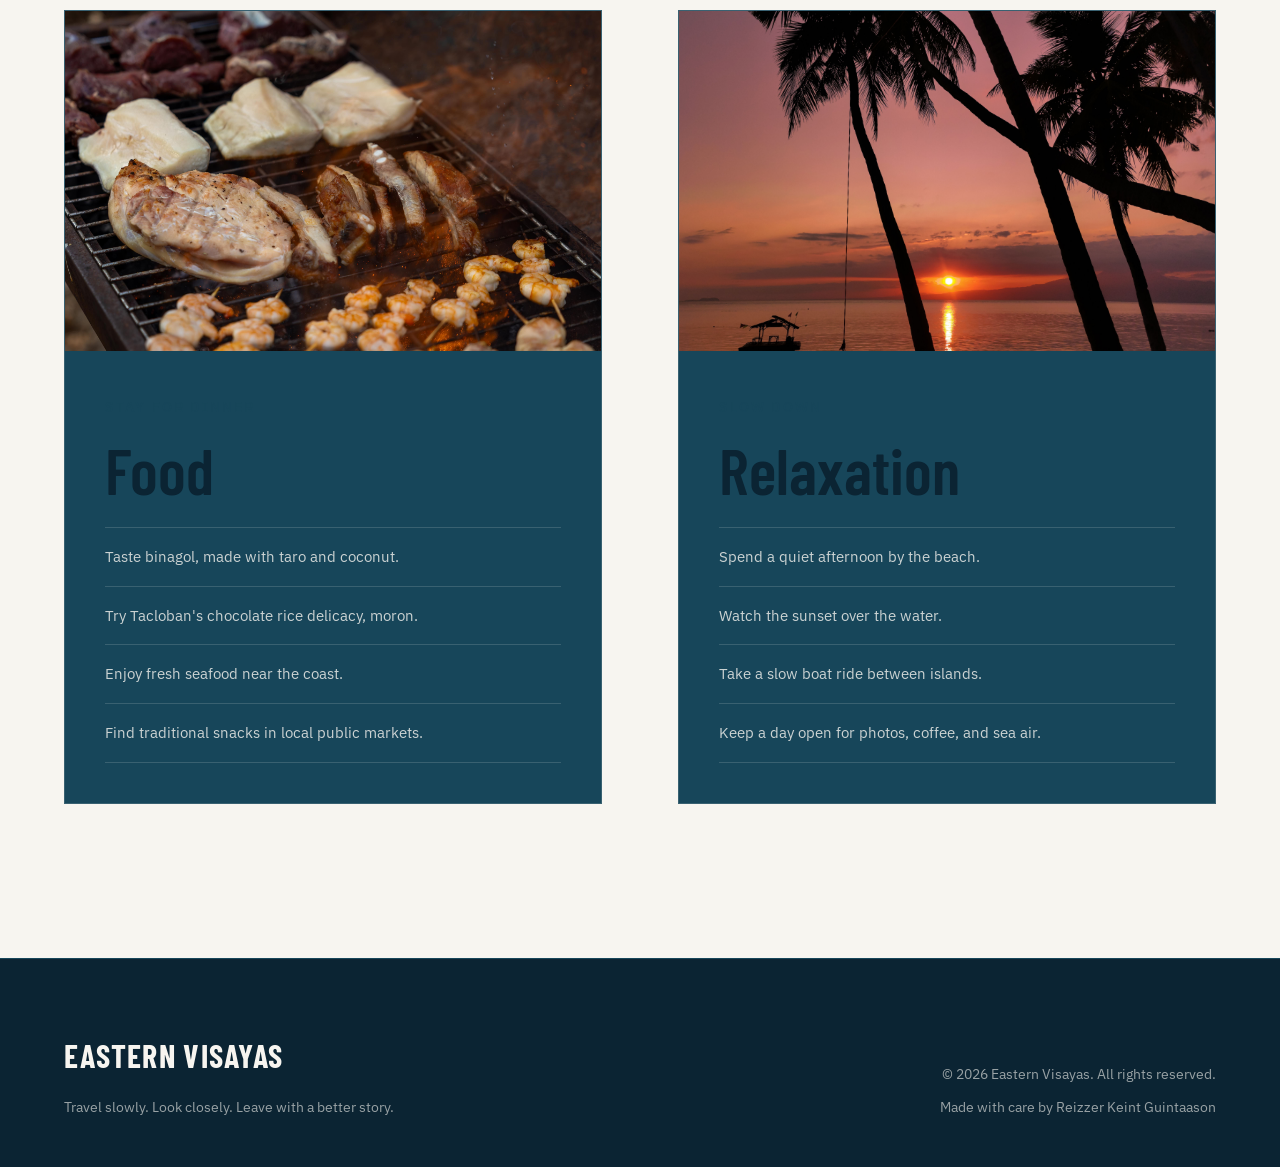
==== commit 89ae5134: "Update website assets and compress history banner" ====
--- a/activities.html
+++ b/activities.html
@@ -1,10 +1,11 @@
+
 <!DOCTYPE html>
 <html lang="en">
 <head>
   <meta charset="UTF-8">
   <meta name="viewport" content="width=device-width, initial-scale=1.0">
   <title>Activities | Eastern Visayas</title>
-  <link rel="stylesheet" href="style.css">
+  <link rel="stylesheet" href="css/style.css">
 </head>
 <body>
   <header class="site-header">
@@ -21,22 +22,39 @@
   </header>
 
   <main>
+    <!-- ACTIVITIES BANNER VIDEO -->
     <section class="hero page-hero">
-      <video class="hero-media" autoplay muted loop playsinline poster="sogod-bay-whale-shark.jpg" aria-hidden="true">
-        <source src="trip-banner.mp4" type="video/mp4">
+      <video class="hero-media"
+             autoplay
+             muted
+             loop
+             playsinline
+             poster="Assets/Images/sogod-bay-whale-shark.jpg"
+             aria-hidden="true">
+        <source src="Assets/Videos/activities-banner.mp4" type="video/mp4">
       </video>
+
       <div class="hero-overlay"></div>
+
       <div class="hero-content content-shell">
         <span class="eyebrow">Make a day of it</span>
         <h1>Experiences that stay with you.</h1>
-        <p class="hero-copy">Go out on the water, learn the stories, eat well, or simply let the coast set the pace.</p>
+        <p class="hero-copy">
+          Go out on the water, learn the stories, eat well,
+          or simply let the coast set the pace.
+        </p>
       </div>
     </section>
 
+    <!-- ACTIVITY CARDS -->
     <section class="section section-warm">
       <div class="content-shell activity-grid">
+
+        <!-- ADVENTURE -->
         <article class="activity-feature">
-          <img src="adventure-activity.jpg" alt="Adventure activity in a coastal area" loading="lazy">
+          <img src="Assets/Images/adventure-activity.jpg"
+               alt="Adventure activity in a coastal area"
+               loading="lazy">
           <div>
             <span class="eyebrow">Go farther</span>
             <h2>Adventure</h2>
@@ -48,9 +66,12 @@
             </ul>
           </div>
         </article>
-        
+
+        <!-- CULTURE -->
         <article class="activity-feature">
-          <img src="culture-festival.jpg" alt="People taking part in a colorful cultural festival" loading="lazy">
+          <img src="Assets/Images/culture-festival.jpg"
+               alt="People taking part in a colorful cultural festival"
+               loading="lazy">
           <div>
             <span class="eyebrow">Look closer</span>
             <h2>Culture</h2>
@@ -62,9 +83,12 @@
             </ul>
           </div>
         </article>
-        
+
+        <!-- FOOD -->
         <article class="activity-feature">
-          <img src="seafood-feast.jpg" alt="Freshly prepared seafood meal" loading="lazy">
+          <img src="Assets/Images/seafood-feast.jpg"
+               alt="Freshly prepared seafood meal"
+               loading="lazy">
           <div>
             <span class="eyebrow">Stay for dinner</span>
             <h2>Food</h2>
@@ -76,9 +100,12 @@
             </ul>
           </div>
         </article>
-        
+
+        <!-- RELAXATION -->
         <article class="activity-feature">
-          <img src="relaxation-sunset.jpg" alt="A peaceful sunset over the sea" loading="lazy">
+          <img src="Assets/Images/relaxation-sunset.jpg"
+               alt="A peaceful sunset over the sea"
+               loading="lazy">
           <div>
             <span class="eyebrow">Slow down</span>
             <h2>Relaxation</h2>
@@ -90,6 +117,7 @@
             </ul>
           </div>
         </article>
+
       </div>
     </section>
   </main>
@@ -100,6 +128,7 @@
         <a class="site-brand" href="index.html">Eastern Visayas</a>
         <p>Travel slowly. Look closely. Leave with a better story.</p>
       </div>
+
       <div class="footer-meta">
         <p>© 2026 Eastern Visayas. All rights reserved.</p>
         <p>Made with care by Reizzer Keint Guintaason</p>
--- a/css/style.css
+++ b/css/style.css
@@ -0,0 +1,198 @@
+@import url("https://fonts.googleapis.com/css2?family=Barlow+Condensed:wght@400;500;600;700&family=IBM+Plex+Sans:wght@300;400;500;600&display=swap");
+
+:root {
+  --navy: #0B2433;
+  --ocean-blue: #17465A;
+  --cyan: #A9DCE5;
+  --gold: #F2C14E;
+  --off-white: #F7F5F0;
+  
+  --bg-dark: var(--navy);
+  --text-light: var(--off-white);
+  --bg-light: var(--off-white);
+  --text-dark: var(--navy);
+  
+  --line-light: rgba(247, 245, 240, 0.15);
+  --line-dark: rgba(11, 36, 51, 0.15);
+
+  --heading: "Barlow Condensed", Arial, sans-serif;
+  --body: "IBM Plex Sans", Arial, sans-serif;
+  --shell: 1240px;
+  --gutter: clamp(24px, 5vw, 80px);
+  
+  --ease: cubic-bezier(0.25, 1, 0.5, 1);
+  --transition-fast: 0.25s var(--ease);
+  --transition-slow: 0.6s var(--ease);
+}
+
+*, *::before, *::after { box-sizing: border-box; }
+html { scroll-behavior: smooth; scroll-padding-top: 90px; }
+body {
+  margin: 0; min-width: 320px; overflow-x: hidden;
+  background: var(--bg-dark); color: var(--text-light);
+  font: 400 1.125rem/1.7 var(--body); -webkit-font-smoothing: antialiased;
+}
+img, video { display: block; max-width: 100%; height: auto; }
+a { color: inherit; text-decoration-skip-ink: auto; }
+button, input, textarea { font: inherit; }
+.content-shell { width: min(var(--shell), calc(100% - (var(--gutter) * 2))); margin-inline: auto; }
+.narrow-copy { max-width: 760px; }
+
+h1, h2, h3 { font-family: var(--heading); font-weight: 600; line-height: 1.05; text-wrap: balance; margin: 0 0 24px; }
+h1 { font-size: clamp(3.5rem, 8vw, 7.5rem); letter-spacing: 0.01em; text-transform: uppercase; }
+h2 { font-size: clamp(2.5rem, 5vw, 4.5rem); }
+h3 { font-size: clamp(1.75rem, 3vw, 2.5rem); }
+p { margin: 0 0 24px; }
+.eyebrow { display: inline-block; margin: 0 0 16px; color: var(--gold); font-family: var(--body); font-size: 0.875rem; font-weight: 600; letter-spacing: 0.15em; text-transform: uppercase; }
+.section-warm .eyebrow { color: var(--ocean-blue); }
+
+.site-header { position: fixed; z-index: 100; top: 0; left: 0; width: 100%; display: flex; align-items: center; justify-content: space-between; padding: 24px var(--gutter); background: var(--navy); border-bottom: 1px solid var(--line-light); transition: padding var(--transition-fast); }
+.site-brand { color: var(--off-white); font: 700 1.5rem/1 var(--heading); letter-spacing: 0.04em; text-transform: uppercase; text-decoration: none; }
+.nav-list { display: flex; gap: 32px; margin: 0; padding: 0; list-style: none; }
+.nav-list a { position: relative; display: block; padding: 4px 0; color: rgba(247, 245, 240, 0.7); font-family: var(--body); font-size: 0.95rem; font-weight: 500; text-decoration: none; transition: color var(--transition-fast); }
+.nav-list a::after { content: ""; position: absolute; bottom: 0; left: 0; width: 100%; height: 2px; background: var(--gold); transform: scaleX(0); transform-origin: right; transition: transform var(--transition-fast); }
+.nav-list a:hover, .nav-list a:focus-visible, .nav-list a[aria-current="page"] { color: var(--off-white); outline: none; }
+.nav-list a:hover::after, .nav-list a[aria-current="page"]::after { transform: scaleX(1); transform-origin: left; }
+
+.button { display: inline-flex; align-items: center; justify-content: center; min-height: 52px; padding: 0 32px; font-family: var(--body); font-size: 1rem; font-weight: 600; letter-spacing: 0.05em; text-decoration: none; border-radius: 2px; transition: background var(--transition-fast), transform var(--transition-fast); }
+.button-primary { background: var(--gold); color: var(--navy); border: 2px solid var(--gold); }
+.button-primary:hover, .button-primary:focus-visible { background: transparent; color: var(--gold); transform: translateY(-2px); }
+.button-secondary { background: transparent; color: var(--off-white); border: 2px solid var(--off-white); }
+.button-secondary:hover, .button-secondary:focus-visible { background: var(--off-white); color: var(--navy); transform: translateY(-2px); }
+.text-link { display: inline-flex; align-items: center; gap: 8px; color: var(--gold); font-weight: 600; text-decoration: none; padding-bottom: 4px; border-bottom: 1px solid transparent; transition: all var(--transition-fast); }
+.text-link::after { content: "→"; transition: transform var(--transition-fast); }
+.text-link:hover, .text-link:focus-visible { border-bottom-color: var(--gold); }
+.text-link:hover::after { transform: translateX(4px); }
+.section-warm .text-link { color: var(--ocean-blue); }
+.section-warm .text-link:hover { border-bottom-color: var(--ocean-blue); }
+
+@keyframes textMaskReveal { 0% { opacity: 0; clip-path: polygon(0 100%, 100% 100%, 100% 100%, 0 100%); transform: translateY(40px); } 100% { opacity: 1; clip-path: polygon(0 -20%, 100% -20%, 100% 120%, 0 120%); transform: translateY(0); } }
+@keyframes fadeUp { 0% { opacity: 0; transform: translateY(20px); } 100% { opacity: 1; transform: translateY(0); } }
+
+.hero { position: relative; isolation: isolate; min-height: 90svh; display: grid; align-items: end; overflow: hidden; padding-top: 100px; }
+.page-hero { min-height: 65svh; }
+.hero-media { position: absolute; z-index: -2; inset: 0; width: 100%; height: 100%; object-fit: cover; }
+.hero-overlay { position: absolute; z-index: -1; inset: 0; background: linear-gradient(0deg, var(--navy) 0%, rgba(11, 36, 51, 0.4) 60%, rgba(11, 36, 51, 0.7) 100%); }
+.hero-content { padding-bottom: clamp(60px, 10vh, 120px); }
+.hero-copy { max-width: 600px; margin-top: 24px; color: rgba(247, 245, 240, 0.9); font-size: clamp(1.125rem, 2vw, 1.35rem); }
+.hero-content .eyebrow { animation: textMaskReveal 0.8s cubic-bezier(0.16, 1, 0.3, 1) 0.2s both; }
+.hero-content h1 { animation: textMaskReveal 1s cubic-bezier(0.16, 1, 0.3, 1) 0.4s both; }
+.hero-content .hero-copy { animation: fadeUp 1s cubic-bezier(0.16, 1, 0.3, 1) 0.6s both; }
+.hero-content .button { animation: fadeUp 1s cubic-bezier(0.16, 1, 0.3, 1) 0.8s both; }
+
+.section { position: relative; padding: clamp(80px, 12vw, 160px) 0; }
+.section-warm { background: var(--bg-light); color: var(--text-dark); }
+.section-warm h1, .section-warm h2, .section-warm h3 { color: var(--text-dark); }
+.two-column { display: grid; grid-template-columns: 1fr 1fr; gap: clamp(48px, 8vw, 100px); align-items: center; }
+.explore-grid { grid-template-columns: 5fr 7fr; }
+.about-grid { grid-template-columns: 7fr 5fr; }
+
+.image-panel { margin: 0; position: relative; overflow: hidden; background: var(--ocean-blue); border-radius: 2px; }
+.image-panel img { width: 100%; height: 100%; object-fit: cover; transition: transform 1.2s cubic-bezier(0.25, 1, 0.5, 1); }
+.image-panel:hover img { transform: scale(1.04); }
+.image-panel-tall { min-height: 560px; }
+.image-panel-wide { min-height: 480px; }
+.image-panel figcaption { position: absolute; bottom: 0; left: 0; width: 100%; padding: 24px; color: var(--off-white); background: linear-gradient(0deg, rgba(11, 36, 51, 0.9), transparent); font-size: 0.9rem; }
+.section-heading-row { display: flex; align-items: flex-end; justify-content: space-between; gap: 40px; margin-bottom: 64px; }
+.section-heading-row > div { max-width: 700px; }
+.section-heading-row > p { max-width: 400px; margin: 0; color: rgba(247, 245, 240, 0.7); }
+
+.photo-gallery { display: grid; grid-template-columns: repeat(4, 1fr); gap: 24px; }
+.gallery-tile { position: relative; min-height: 320px; overflow: hidden; color: var(--off-white); text-decoration: none; background: var(--ocean-blue); border-radius: 2px; }
+.photo-gallery .gallery-tile:nth-child(1) { grid-column: 1 / 3; grid-row: 1 / 3; min-height: 100%; }
+.photo-gallery .gallery-tile:nth-child(2) { grid-column: 3 / 5; }
+.photo-gallery .gallery-tile:nth-child(3) { grid-column: 3 / 4; }
+.photo-gallery .gallery-tile:nth-child(4) { grid-column: 4 / 5; }
+.photo-gallery .gallery-tile:nth-child(5) { grid-column: 1 / 3; }
+.photo-gallery .gallery-tile:nth-child(6) { grid-column: 3 / 5; }
+.gallery-tile img { width: 100%; height: 100%; object-fit: cover; transition: transform var(--transition-slow); }
+.gallery-tile::after { content: ""; position: absolute; inset: 0; background: linear-gradient(0deg, var(--navy), transparent 60%); opacity: 0.8; transition: opacity var(--transition-fast); }
+.gallery-tile span { position: absolute; z-index: 1; bottom: 32px; left: 32px; font: 500 2rem/1 var(--heading); text-transform: uppercase; transition: color var(--transition-fast); }
+.gallery-tile:hover img, .gallery-tile:focus-visible img { transform: scale(1.05); }
+.gallery-tile:hover::after { opacity: 0.95; }
+.gallery-tile:hover span, .gallery-tile:focus-visible span { color: var(--gold); }
+.gallery-tile:focus-visible { outline: 3px solid var(--cyan); outline-offset: 4px; }
+
+.destination-list .content-shell { display: flex; flex-direction: column; gap: clamp(80px, 12vw, 140px); }
+.destination-feature { display: grid; grid-template-columns: 6fr 5fr; align-items: center; gap: 40px; }
+.destination-feature.reverse { grid-template-columns: 5fr 6fr; }
+.destination-feature img { width: 100%; height: 520px; object-fit: cover; box-shadow: 0 20px 40px rgba(0,0,0,0.3); }
+.destination-feature.reverse img { order: 2; }
+.destination-copy { padding: 48px; background: var(--ocean-blue); border-left: 4px solid var(--gold); }
+.destination-feature.reverse .destination-copy { border-left: none; border-right: 4px solid var(--gold); }
+.destination-copy p:not(.eyebrow) { color: rgba(247, 245, 240, 0.8); }
+
+.activity-grid { display: grid; grid-template-columns: repeat(2, 1fr); gap: clamp(40px, 6vw, 80px); }
+.activity-feature { display: flex; flex-direction: column; background: var(--ocean-blue); border: 1px solid var(--line-light); transition: transform 0.4s cubic-bezier(0.16, 1, 0.3, 1), box-shadow 0.4s ease; }
+.activity-feature:hover { transform: translateY(-8px); box-shadow: 0 20px 40px rgba(0, 0, 0, 0.4); border-color: var(--cyan); }
+.activity-feature img { width: 100%; height: 340px; object-fit: cover; }
+.activity-feature > div { padding: 40px; }
+.activity-feature ul { list-style: none; padding: 0; margin: 0; border-top: 1px solid var(--line-light); }
+.activity-feature li { padding: 16px 0; border-bottom: 1px solid var(--line-light); color: rgba(247, 245, 240, 0.8); font-size: 0.95rem; }
+
+/* REVERTED CLEAN HISTORY */
+.history-page { padding: clamp(60px, 8vw, 100px) 0; }
+.history-opening { max-width: 800px; margin-bottom: 80px; }
+.archive-route { position: relative; display: grid; gap: 80px; padding-left: clamp(40px, 8vw, 120px); }
+.archive-route-line { position: absolute; top: 0; bottom: 0; left: 20px; width: 2px; background: var(--ocean-blue); }
+.archive-entry { position: relative; display: grid; grid-template-columns: minmax(0, 1fr); gap: 24px; }
+.archive-marker { position: sticky; top: 120px; z-index: 10; width: 20px; height: 20px; background: var(--navy); border: 4px solid var(--gold); border-radius: 50%; margin-left: calc(-1 * clamp(40px, 8vw, 120px) + 11px); }
+.archive-marker strong { position: absolute; top: -8px; left: 40px; color: var(--gold); font-family: var(--heading); font-size: 2.5rem; line-height: 1; text-shadow: 0 4px 12px rgba(11, 36, 51, 0.5); }
+.archive-entry-content { max-width: 760px; padding-top: 40px; }
+.archive-type { color: var(--cyan); font-size: 0.85rem; font-weight: 600; text-transform: uppercase; letter-spacing: 0.1em; margin-bottom: 16px; }
+.archive-image { width: 100%; height: 420px; object-fit: cover; margin: 32px 0; border-bottom: 4px solid var(--ocean-blue); }
+.archive-note { background: var(--ocean-blue); padding: 32px; margin-top: 32px; border-left: 4px solid var(--cyan); }
+.archive-note span { display: block; color: var(--cyan); font-size: 0.85rem; font-weight: 600; text-transform: uppercase; margin-bottom: 8px; }
+.archive-note p { margin: 0; font-size: 1.25rem; font-weight: 500; }
+
+.trip-opening { text-align: center; max-width: 760px; margin: 0 auto; padding: clamp(80px, 12vw, 140px) 0; }
+.trip-itinerary-section { padding-bottom: clamp(80px, 12vw, 140px); }
+.table-wrapper { overflow-x: auto; }
+.itinerary-table { width: 100%; min-width: 760px; border-collapse: collapse; }
+.itinerary-table th, .itinerary-table td { padding: 32px 24px; text-align: left; vertical-align: top; border-bottom: 1px solid var(--line-light); }
+.itinerary-table thead th { color: var(--cyan); font-family: var(--body); font-size: 0.9rem; text-transform: uppercase; letter-spacing: 0.1em; border-bottom: 2px solid var(--ocean-blue); }
+.itinerary-table tbody th { color: var(--gold); font-family: var(--heading); font-size: 2rem; font-weight: 500; width: 15%; }
+.itinerary-table td { color: rgba(247, 245, 240, 0.85); width: 28%; }
+.trip-form-section { background: var(--ocean-blue); padding: clamp(60px, 8vw, 100px); }
+.trip-form-intro { margin-bottom: 48px; }
+.contact-form { display: grid; grid-template-columns: 1fr 1fr; gap: 32px; }
+.form-group { display: flex; flex-direction: column; }
+.form-group-wide { grid-column: 1 / -1; }
+.form-label { color: var(--cyan); font-size: 0.875rem; font-weight: 600; text-transform: uppercase; letter-spacing: 0.05em; margin-bottom: 12px; }
+.form-input { width: 100%; padding: 16px; background: var(--navy); color: var(--off-white); border: 1px solid var(--line-light); border-radius: 2px; transition: border-color var(--transition-fast); }
+.form-input:focus { outline: none; border-color: var(--gold); box-shadow: 0 0 0 1px var(--gold); }
+.form-textarea { resize: vertical; min-height: 120px; }
+.form-button { justify-self: start; padding: 16px 40px; background: var(--gold); color: var(--navy); font-family: var(--body); font-weight: 600; font-size: 1rem; letter-spacing: 0.05em; border: none; cursor: pointer; transition: background var(--transition-fast), transform var(--transition-fast); }
+.form-button:hover, .form-button:focus-visible { background: var(--off-white); transform: translateY(-2px); }
+
+.site-footer { padding: 80px 0 40px; background: var(--navy); border-top: 1px solid var(--ocean-blue); }
+.footer-grid { display: flex; justify-content: space-between; align-items: flex-end; gap: 40px; }
+.site-footer .site-brand { display: inline-block; margin-bottom: 24px; font-size: 2rem; color: var(--off-white); }
+.site-footer p { margin: 0 0 8px; color: rgba(247, 245, 240, 0.6); font-size: 0.9rem; }
+.footer-meta { text-align: right; }
+
+@media (max-width: 992px) {
+  .two-column, .explore-grid, .about-grid, .destination-feature, .destination-feature.reverse { grid-template-columns: 1fr; gap: 40px; }
+  .destination-feature.reverse img { order: 0; }
+  .image-panel-tall, .image-panel-wide { min-height: 400px; }
+  .destination-feature img { height: 400px; }
+  .photo-gallery { grid-template-columns: repeat(2, 1fr); }
+  .photo-gallery .gallery-tile:nth-child(1) { grid-column: 1 / 3; grid-row: auto; min-height: 400px; }
+  .photo-gallery .gallery-tile:nth-child(2) { grid-column: 1 / 3; }
+  .photo-gallery .gallery-tile:nth-child(3) { grid-column: 1 / 2; }
+  .photo-gallery .gallery-tile:nth-child(4) { grid-column: 2 / 3; }
+  .photo-gallery .gallery-tile:nth-child(5) { grid-column: 1 / 3; }
+  .photo-gallery .gallery-tile:nth-child(6) { grid-column: 1 / 3; }
+  .section-heading-row { flex-direction: column; align-items: flex-start; gap: 24px; }
+}
+
+@media (max-width: 768px) {
+  .site-header { flex-direction: column; align-items: flex-start; padding: 20px var(--gutter); gap: 16px; }
+  .nav-list { width: 100%; overflow-x: auto; padding-bottom: 8px; gap: 24px; }
+  .activity-grid { grid-template-columns: 1fr; }
+  .archive-route { padding-left: 60px; }
+  .archive-marker { left: -49px; }
+  .contact-form { grid-template-columns: 1fr; }
+  .footer-grid { flex-direction: column; align-items: flex-start; }
+  .footer-meta { text-align: left; }
+}
